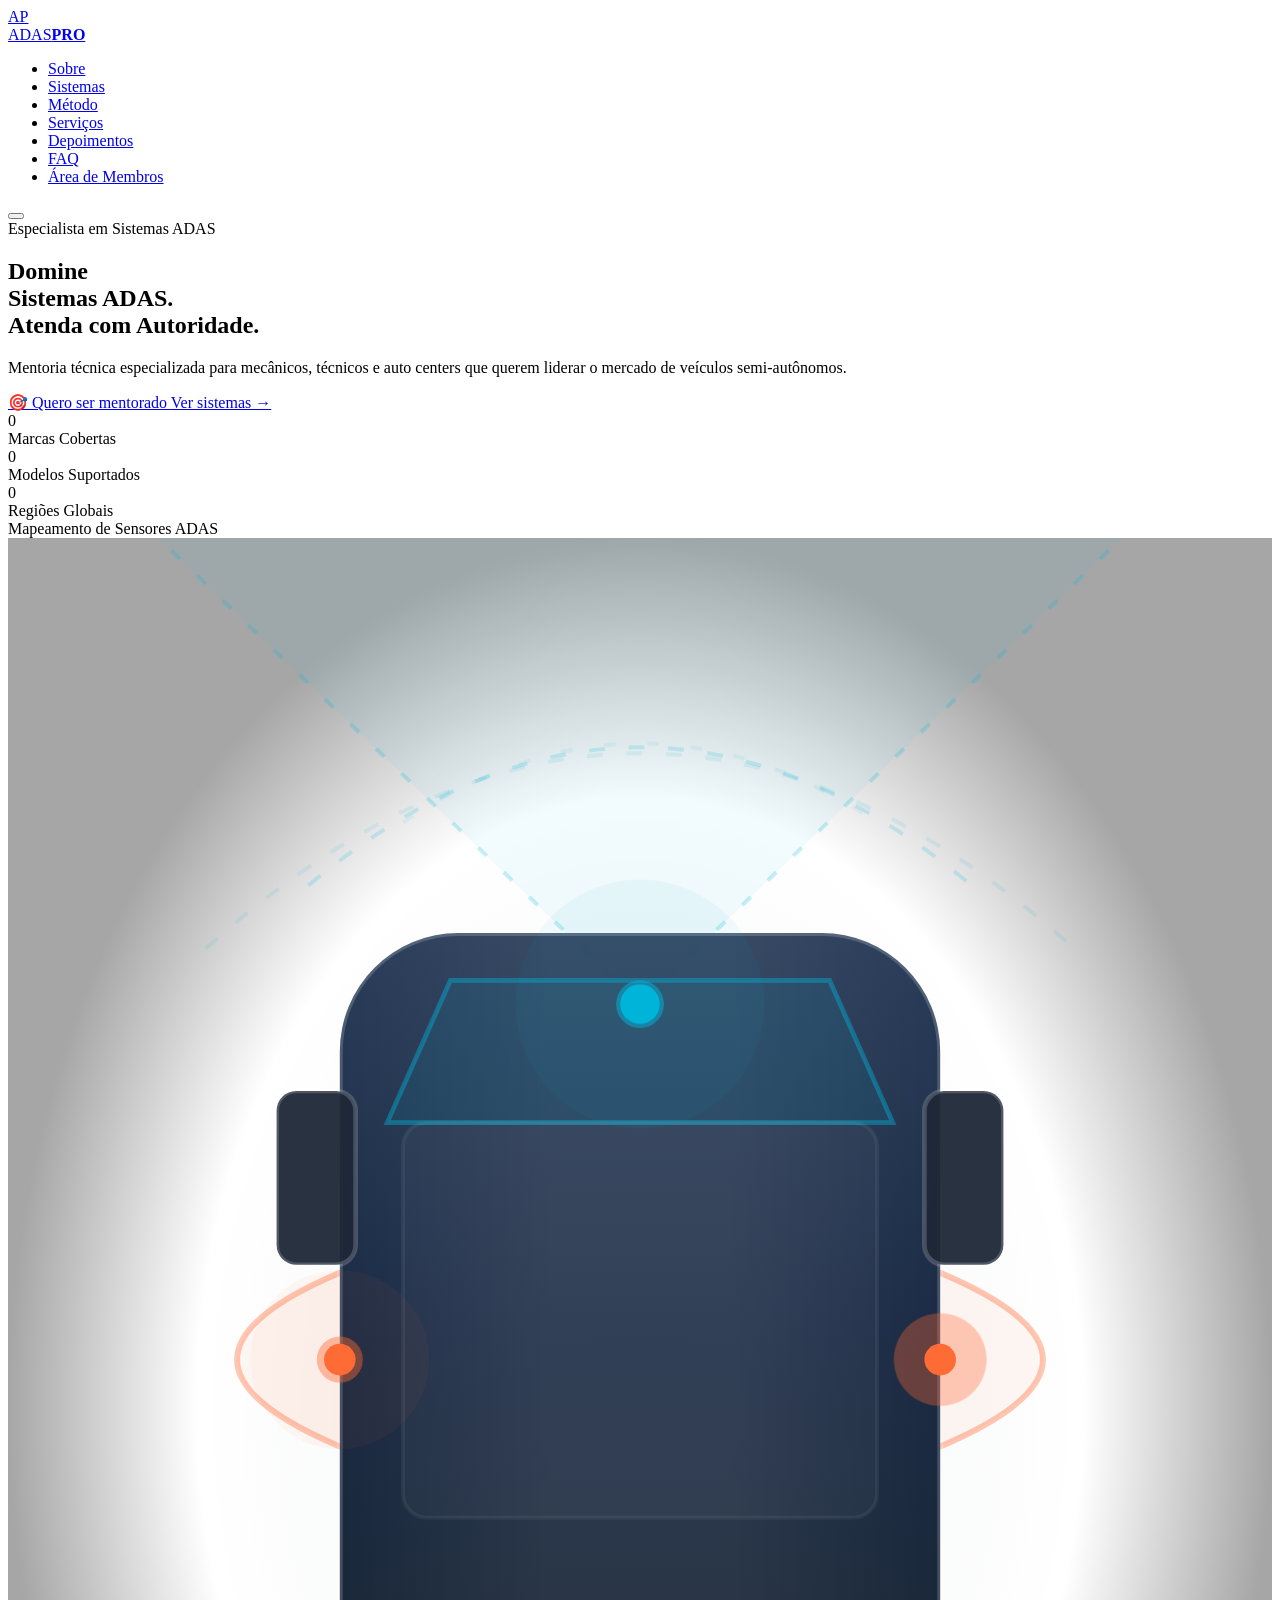
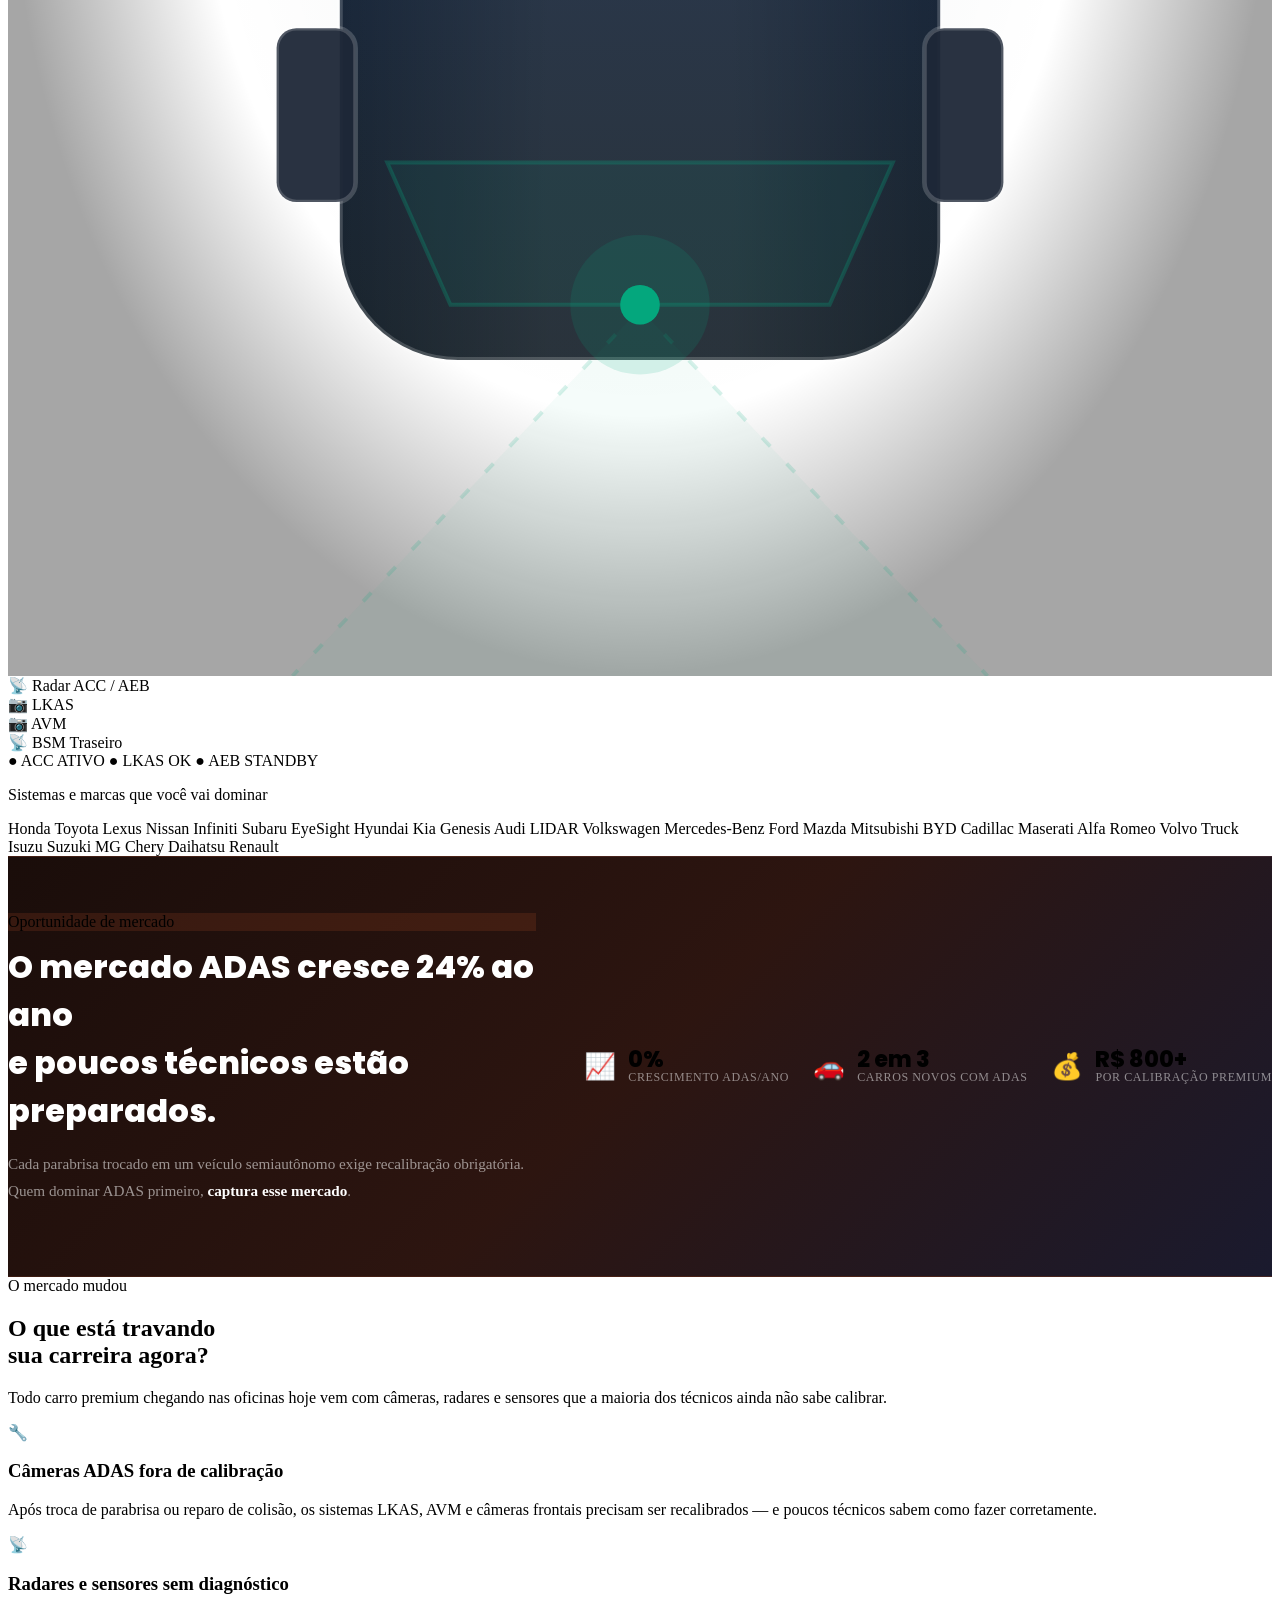
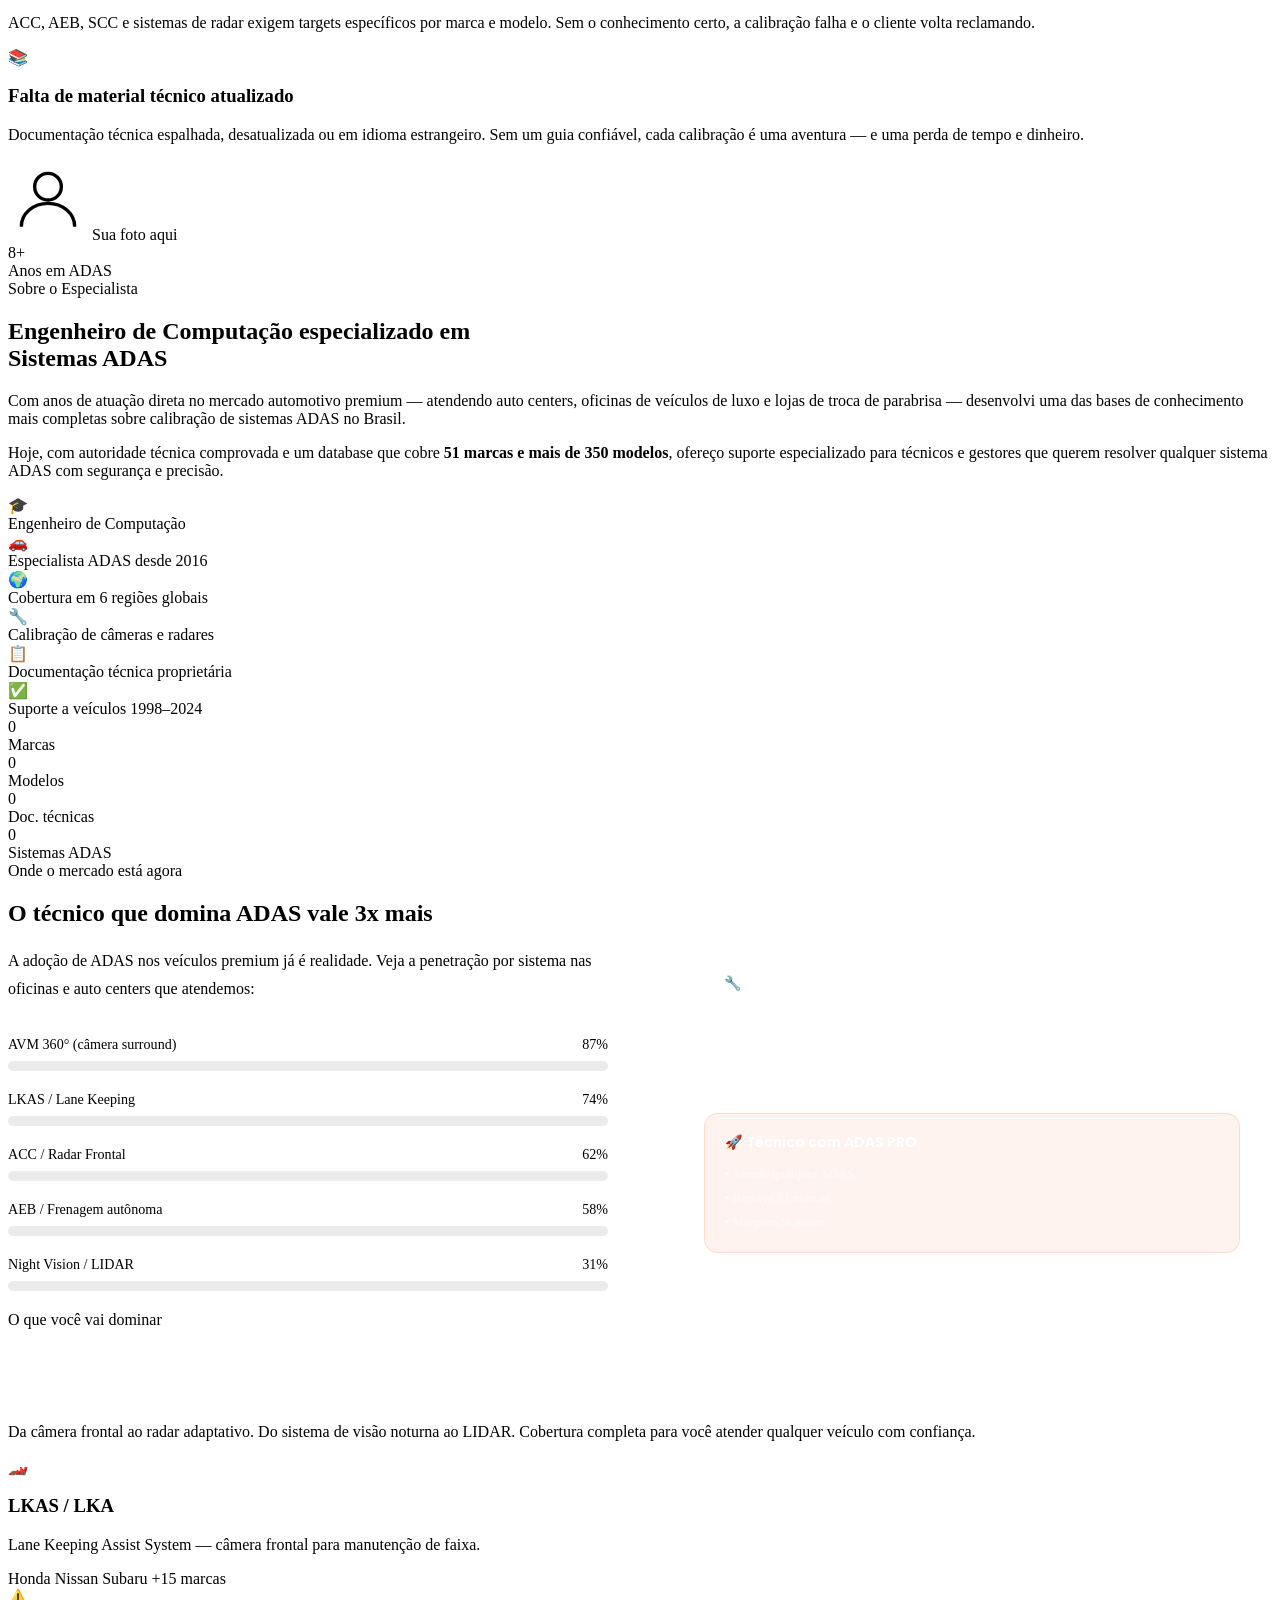
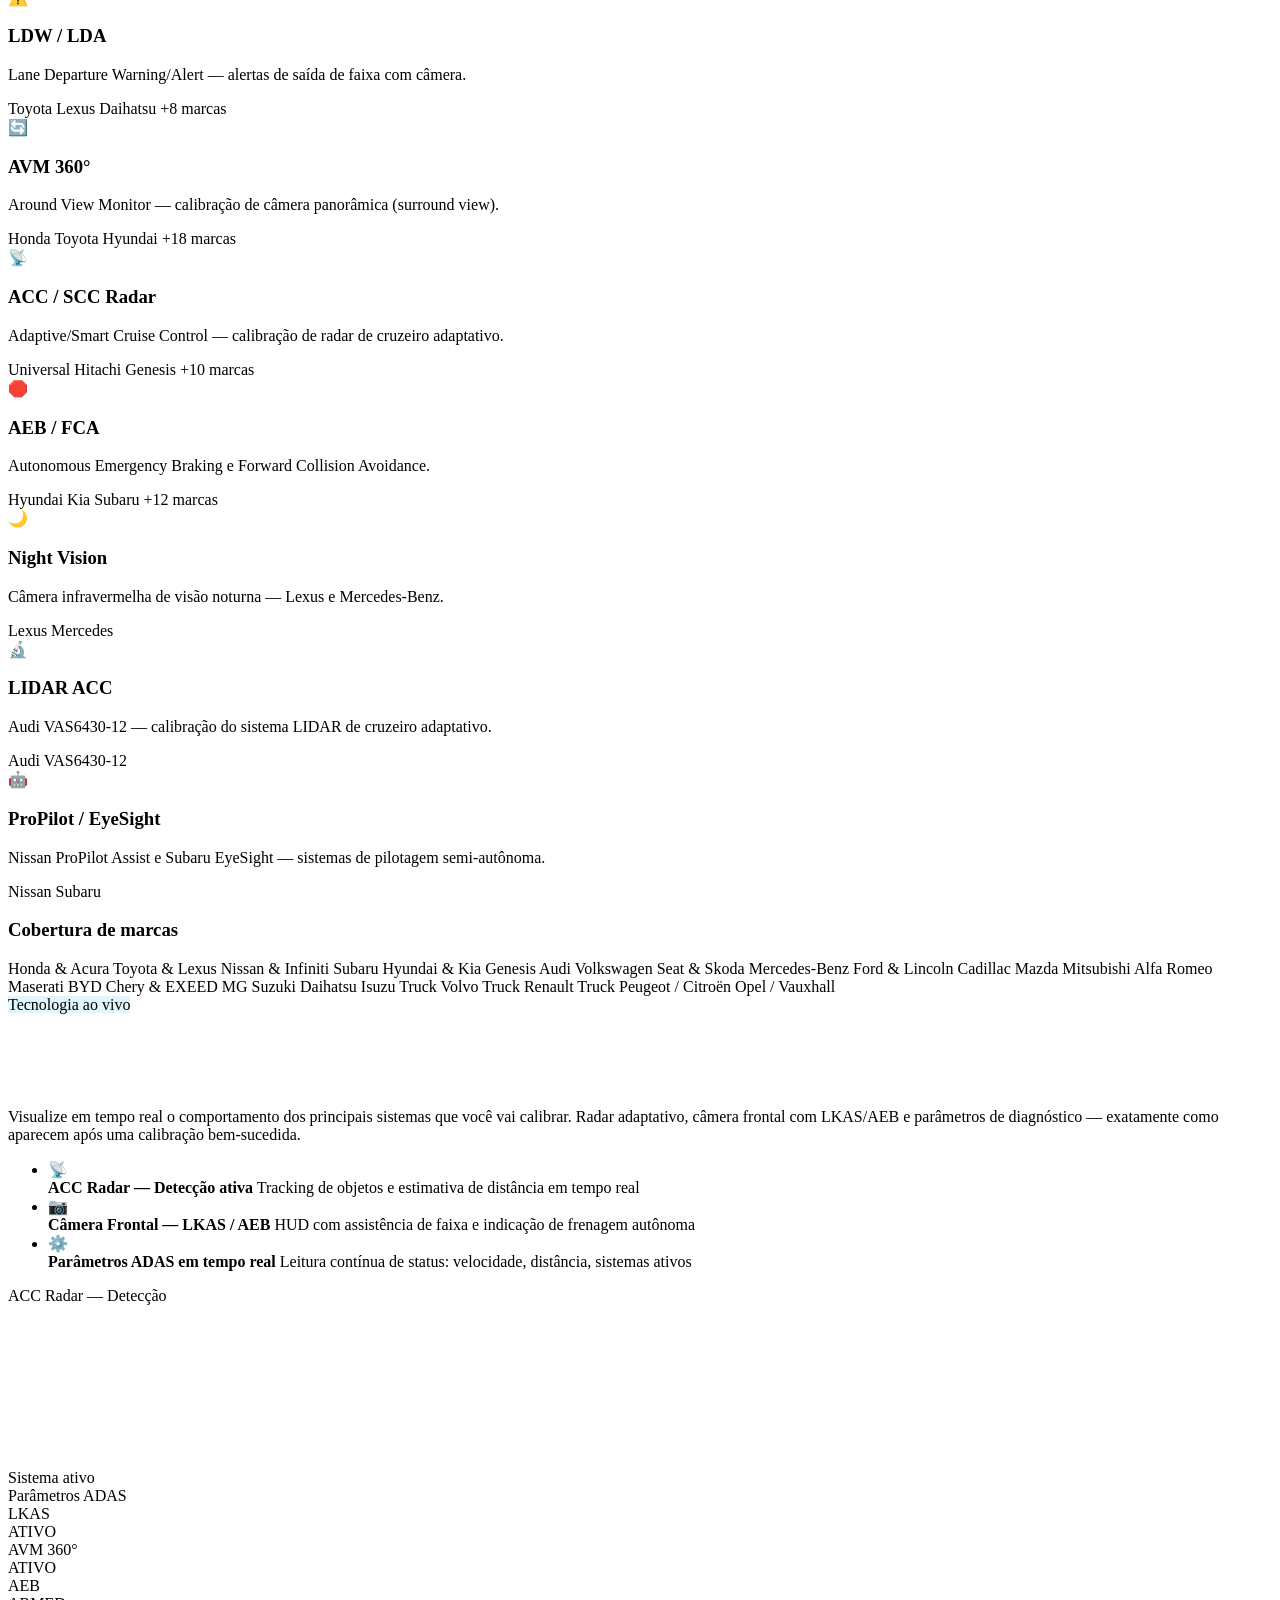
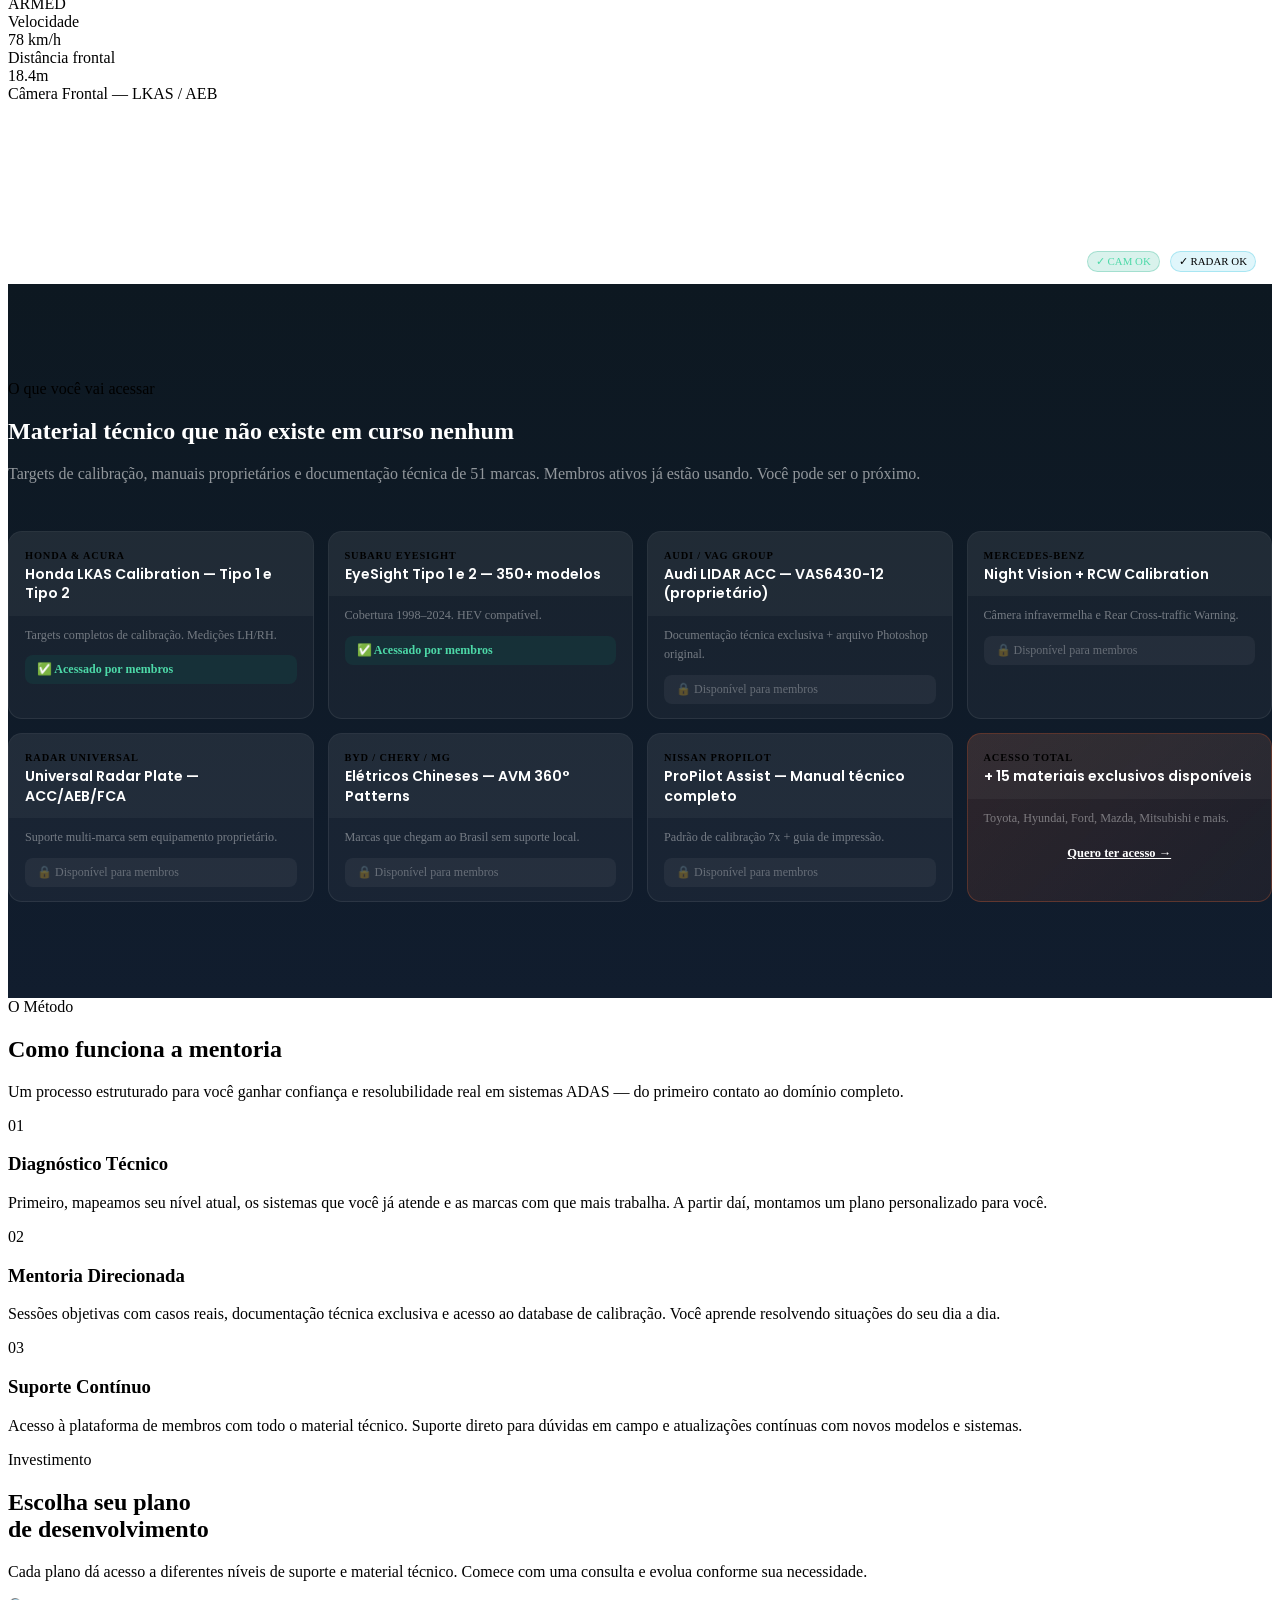
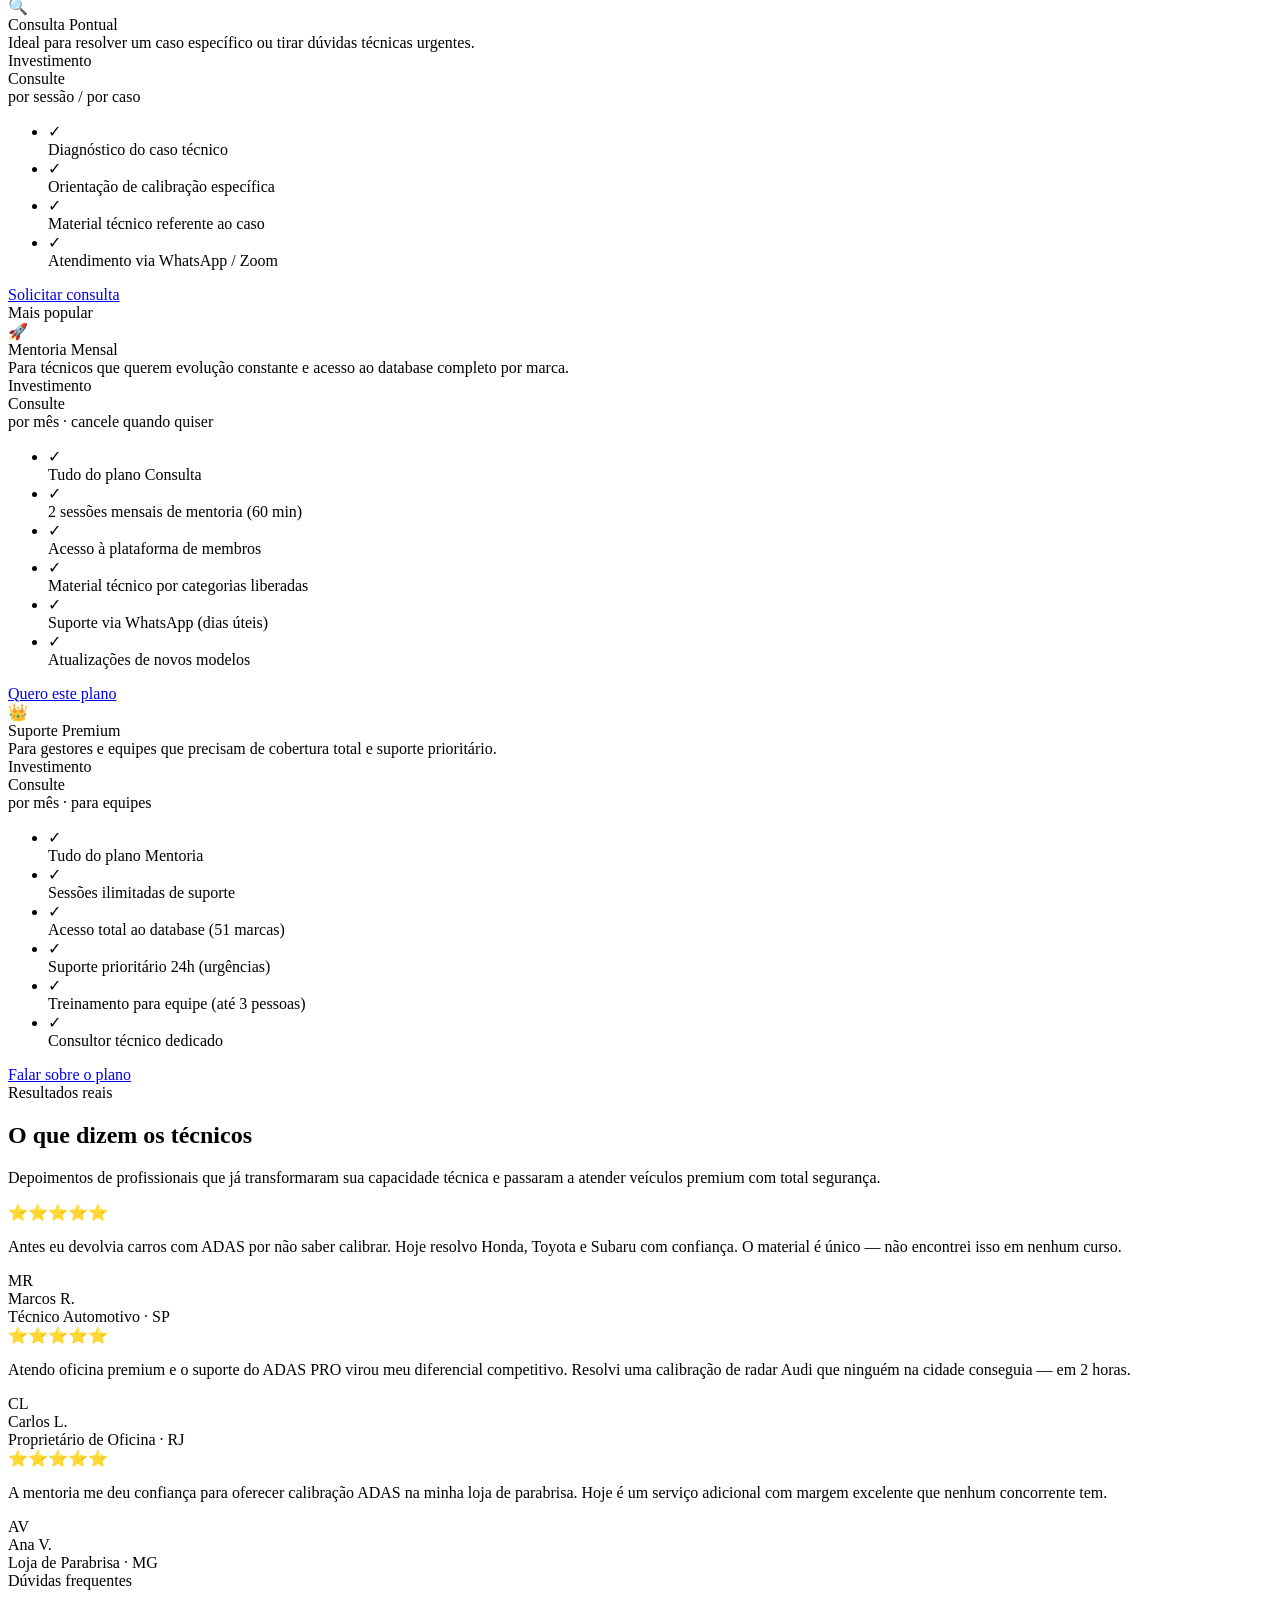
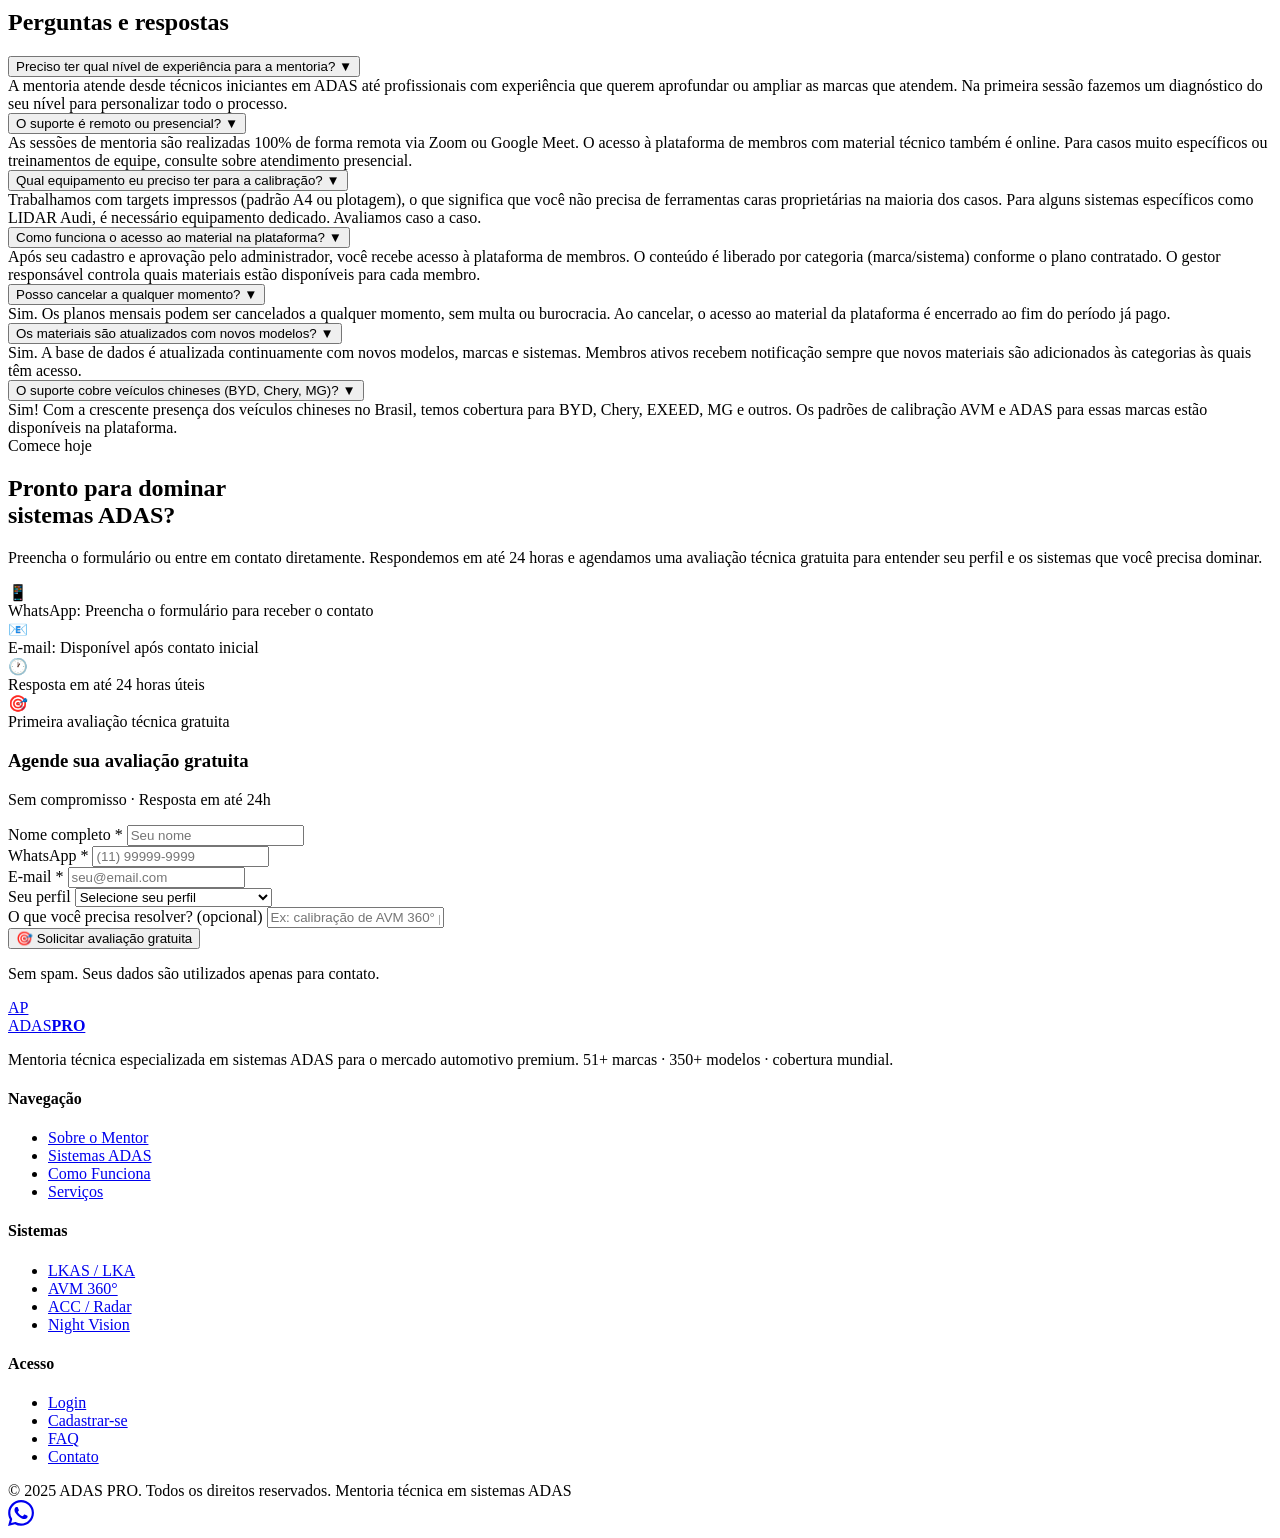
==== index.html @ 715cf98f "Add files via upload" ====
<!DOCTYPE html>
<html lang="pt-BR">
<head>
  <meta charset="UTF-8" />
  <meta name="viewport" content="width=device-width, initial-scale=1.0" />
  <meta name="description" content="Mentoria técnica especializada em sistemas ADAS para mecânicos, técnicos e auto centers. Mais de 51 marcas e 350+ modelos cobertos." />
  <title>ADAS PRO — Mentoria Técnica em Sistemas ADAS</title>

  <!-- Fonts -->
  <link rel="preconnect" href="https://fonts.googleapis.com" />
  <link rel="preconnect" href="https://fonts.gstatic.com" crossorigin />
  <link href="https://fonts.googleapis.com/css2?family=Poppins:wght@400;500;600;700;800&family=Inter:wght@400;500;600&display=swap" rel="stylesheet" />

  <!-- Styles -->
  <link rel="stylesheet" href="css/style.css" />

  <style>
    /* ─── Partículas hero ─── */
    #heroParticles { position:absolute; inset:0; pointer-events:none; overflow:hidden; }

    /* ─── Seção Teaser ─── */
    .teaser-section { background:linear-gradient(180deg,#0D1821 0%,#111d2e 100%); padding:96px 0; }
    .teaser-grid { display:grid; grid-template-columns:repeat(4,1fr); gap:14px; margin-top:48px; }
    .teaser-card { border-radius:14px; overflow:hidden; border:1px solid rgba(255,255,255,.08); transition:var(--transition); }
    .teaser-card:hover { transform:translateY(-4px); border-color:rgba(255,107,53,.3); }
    .teaser-card-header { padding:18px 16px 12px; background:rgba(255,255,255,.04); }
    .teaser-cat { font-size:.65rem; font-weight:700; text-transform:uppercase; letter-spacing:.08em; color:var(--tech); margin-bottom:4px; }
    .teaser-title { font-family:'Poppins',sans-serif; font-size:.88rem; font-weight:600; color:#fff; line-height:1.4; }
    .teaser-body { padding:10px 16px 14px; }
    .teaser-desc { font-size:.76rem; color:rgba(255,255,255,.4); line-height:1.6; margin-bottom:10px; }
    .teaser-locked { display:flex; align-items:center; gap:6px; padding:7px 12px; background:rgba(255,255,255,.05); border-radius:8px; font-size:.75rem; color:rgba(255,255,255,.3); }
    .teaser-unlocked { display:flex; align-items:center; gap:6px; padding:7px 12px; background:rgba(6,167,125,.1); border-radius:8px; font-size:.75rem; color:#4dd9a8; font-weight:600; }

    /* ─── Seção Urgência ─── */
    .urgency-section { background:linear-gradient(135deg,#1a0d0a,#2d1510,#1a1a2e); border-top:1px solid rgba(255,107,53,.15); border-bottom:1px solid rgba(255,107,53,.15); padding:56px 0; }
    .urgency-inner { display:grid; grid-template-columns:1fr auto; gap:48px; align-items:center; }
    .urgency-badges { display:flex; gap:24px; flex-wrap:wrap; }
    .urgency-badge { display:flex; align-items:center; gap:12px; }
    .urgency-icon { font-size:1.6rem; }
    .urgency-val { font-family:'Poppins',sans-serif; font-size:1.4rem; font-weight:800; color:var(--accent); line-height:1; }
    .urgency-lbl { font-size:.75rem; color:rgba(255,255,255,.5); text-transform:uppercase; letter-spacing:.05em; }

    /* ─── Seção Mercado ─── */
    .market-section { background:var(--light); }
    .market-grid { display:grid; grid-template-columns:1fr 1fr; gap:64px; align-items:center; }
    .prog-item { margin-bottom:20px; }
    .prog-label { display:flex; justify-content:space-between; font-size:.88rem; margin-bottom:8px; color:var(--text); font-weight:500; }
    .prog-bar { background:rgba(0,0,0,.08); border-radius:50px; height:10px; overflow:hidden; }
    .prog-bar-fill { height:100%; border-radius:50px; background:linear-gradient(90deg,var(--accent),var(--warning)); width:0; }

    @media(max-width:900px){
      .teaser-grid { grid-template-columns:repeat(2,1fr); }
      .urgency-inner { grid-template-columns:1fr; }
      .market-grid { grid-template-columns:1fr; }
    }
    @media(max-width:640px){ .teaser-grid { grid-template-columns:1fr; } }
  </style>

</head>
<body>

<!-- ─── NAVBAR ─── -->
<nav class="navbar" id="navbar">
  <div class="container">
    <a href="#" class="logo">
      <div class="logo-hex">AP</div>
      <span>ADAS<strong>PRO</strong></span>
    </a>
    <ul class="nav-links" id="navLinks">
      <li><a href="#sobre">Sobre</a></li>
      <li><a href="#sistemas">Sistemas</a></li>
      <li><a href="#como-funciona">Método</a></li>
      <li><a href="#servicos">Serviços</a></li>
      <li><a href="#depoimentos">Depoimentos</a></li>
      <li><a href="#faq">FAQ</a></li>
      <li><a href="login.html" class="btn-nav btn-members">Área de Membros</a></li>
    </ul>
    <button class="hamburger" id="hamburger" aria-label="Menu">
      <span></span><span></span><span></span>
    </button>
  </div>
</nav>

<!-- ─── SEÇÃO 1 — HERO ─── -->
<section class="hero" id="hero">
  <div class="hero-bg-pattern"></div>
  <div class="hero-grid"></div>
  <div id="heroParticles"></div>
  <div class="container">

    <!-- Conteúdo esquerdo -->
    <div class="hero-content">
      <div class="hero-badge">
        <span class="hero-badge-dot"></span>
        Especialista em Sistemas ADAS
      </div>

      <h1 class="hero-title">
        Domine<br>
        <span class="line-accent">Sistemas ADAS.</span><br>
        <span class="line-tech">Atenda com Autoridade.</span>
      </h1>

      <p class="hero-text">
        Mentoria técnica especializada para mecânicos, técnicos e auto centers
        que querem liderar o mercado de veículos semi-autônomos.
        <strong style="color:rgba(255,255,255,.9)">51+ marcas, 350+ modelos, cobertura mundial.</strong>
      </p>

      <div class="hero-actions">
        <a href="#contato" class="btn btn-primary btn-lg">
          🎯 Quero ser mentorado
        </a>
        <a href="#sistemas" class="btn btn-outline btn-lg">
          Ver sistemas →
        </a>
      </div>

      <div class="hero-stats">
        <div>
          <div class="hero-stat-value" data-target="51" data-suffix="+">0</div>
          <div class="hero-stat-label">Marcas Cobertas</div>
        </div>
        <div>
          <div class="hero-stat-value" data-target="350" data-suffix="+">0</div>
          <div class="hero-stat-label">Modelos Suportados</div>
        </div>
        <div>
          <div class="hero-stat-value" data-target="6" data-suffix="">0</div>
          <div class="hero-stat-label">Regiões Globais</div>
        </div>
      </div>
    </div>

    <!-- Visual direito — Vehicle Sensor Map -->
    <div class="hero-visual">
      <div class="vehicle-sensor-display">

        <div class="vsd-header">
          <div class="vsd-line"></div>
          Mapeamento de Sensores ADAS
          <div class="vsd-line"></div>
        </div>

        <div class="vsd-container">
          <svg viewBox="0 0 320 440" fill="none" xmlns="http://www.w3.org/2000/svg" style="width:100%;height:100%;display:block">
            <!-- Definições: gradientes e filtros -->
            <defs>
              <radialGradient id="bgDepth" cx="50%" cy="50%" r="50%">
                <stop offset="0%" stop-color="rgba(0,180,216,0.06)"/>
                <stop offset="70%" stop-color="rgba(0,0,0,0)"/>
                <stop offset="100%" stop-color="rgba(0,0,0,0.35)"/>
              </radialGradient>
              <linearGradient id="bodyGrad" x1="0" y1="0" x2="0" y2="1">
                <stop offset="0%" stop-color="rgba(30,50,80,0.95)"/>
                <stop offset="40%" stop-color="rgba(22,38,64,0.98)"/>
                <stop offset="100%" stop-color="rgba(13,24,33,0.95)"/>
              </linearGradient>
              <linearGradient id="bodyShine" x1="0" y1="0" x2="1" y2="0">
                <stop offset="0%" stop-color="rgba(255,255,255,0)"/>
                <stop offset="35%" stop-color="rgba(255,255,255,0.07)"/>
                <stop offset="65%" stop-color="rgba(255,255,255,0.07)"/>
                <stop offset="100%" stop-color="rgba(255,255,255,0)"/>
              </linearGradient>
            </defs>

            <!-- Fundo com profundidade radial -->
            <rect x="0" y="0" width="320" height="440" fill="url(#bgDepth)" rx="0"/>

            <!-- Cone radar frontal -->
            <path d="M160 118 L38 0 L282 0 Z" fill="rgba(0,180,216,0.05)"/>
            <path d="M160 118 L38 0" stroke="rgba(0,180,216,0.22)" stroke-width="1" stroke-dasharray="3,6"/>
            <path d="M160 118 L282 0" stroke="rgba(0,180,216,0.22)" stroke-width="1" stroke-dasharray="3,6"/>
            <path d="M76 88 Q160 18 244 88" fill="none" stroke="rgba(0,180,216,0.18)" stroke-width="1" stroke-dasharray="4,6"/>
            <path d="M50 104 Q160 5 270 104" fill="none" stroke="rgba(0,180,216,0.10)" stroke-width="1" stroke-dasharray="4,6"/>
            <path d="M100 72 Q160 32 220 72" fill="none" stroke="rgba(0,180,216,0.08)" stroke-width="1" stroke-dasharray="3,8"/>

            <!-- Arco câmera lateral esquerda -->
            <path d="M84 230 Q32 208 84 186" fill="rgba(255,107,53,0.05)" stroke="rgba(255,107,53,0.38)" stroke-width="1.5" stroke-linecap="round"/>
            <!-- Arco câmera lateral direita -->
            <path d="M236 230 Q288 208 236 186" fill="rgba(255,107,53,0.05)" stroke="rgba(255,107,53,0.38)" stroke-width="1.5" stroke-linecap="round"/>

            <!-- Carroceria — gradiente e contorno -->
            <rect x="84" y="100" width="152" height="260" rx="30" fill="url(#bodyGrad)" stroke="rgba(255,255,255,0.18)" stroke-width="1.5"/>
            <!-- Reflexo central de brilho na carroceria -->
            <rect x="84" y="100" width="152" height="260" rx="30" fill="url(#bodyShine)"/>

            <!-- Para-brisa frontal -->
            <path d="M96 148 L112 112 L208 112 L224 148 Z" fill="rgba(0,180,216,0.1)" stroke="rgba(0,180,216,0.42)" stroke-width="1.2"/>
            <!-- Teto -->
            <rect x="100" y="148" width="120" height="100" rx="6" fill="rgba(255,255,255,0.03)" stroke="rgba(255,255,255,0.06)" stroke-width="1"/>
            <!-- Para-brisa traseiro -->
            <path d="M96 310 L112 346 L208 346 L224 310 Z" fill="rgba(6,167,125,0.08)" stroke="rgba(6,167,125,0.28)" stroke-width="1"/>

            <!-- Rodas dianteiras esquerdas -->
            <rect x="68" y="140" width="20" height="44" rx="5" fill="rgba(30,40,55,0.95)" stroke="rgba(255,255,255,0.18)" stroke-width="1.2"/>
            <!-- Rodas dianteiras direitas -->
            <rect x="232" y="140" width="20" height="44" rx="5" fill="rgba(30,40,55,0.95)" stroke="rgba(255,255,255,0.18)" stroke-width="1.2"/>
            <!-- Rodas traseiras esquerdas -->
            <rect x="68" y="276" width="20" height="44" rx="5" fill="rgba(30,40,55,0.95)" stroke="rgba(255,255,255,0.18)" stroke-width="1.2"/>
            <!-- Rodas traseiras direitas -->
            <rect x="232" y="276" width="20" height="44" rx="5" fill="rgba(30,40,55,0.95)" stroke="rgba(255,255,255,0.18)" stroke-width="1.2"/>

            <!-- Cone radar traseiro -->
            <path d="M160 347 L72 440 L248 440 Z" fill="rgba(6,167,125,0.04)"/>
            <path d="M160 347 L72 440" stroke="rgba(6,167,125,0.16)" stroke-width="1" stroke-dasharray="3,6"/>
            <path d="M160 347 L248 440" stroke="rgba(6,167,125,0.16)" stroke-width="1" stroke-dasharray="3,6"/>

            <!-- ── Sensor frontal: 2 anéis pulsantes ── -->
            <circle cx="160" cy="118" r="5" fill="#00B4D8"/>
            <!-- Anel 1 (sonar rápido) -->
            <circle cx="160" cy="118" r="5" fill="#00B4D8" opacity="0.55">
              <animate attributeName="r" values="5;24;5" dur="3s" repeatCount="indefinite"/>
              <animate attributeName="opacity" values="0.55;0;0.55" dur="3s" repeatCount="indefinite"/>
            </circle>
            <!-- Anel 2 (sonar lento, delay) -->
            <circle cx="160" cy="118" r="5" fill="#00B4D8" opacity="0.35">
              <animate attributeName="r" values="5;36;5" dur="3s" begin="1.2s" repeatCount="indefinite"/>
              <animate attributeName="opacity" values="0.35;0;0.35" dur="3s" begin="1.2s" repeatCount="indefinite"/>
            </circle>

            <!-- ── Sensor lateral esquerdo: 2 anéis ── -->
            <circle cx="84" cy="208" r="4" fill="#FF6B35"/>
            <circle cx="84" cy="208" r="4" fill="#FF6B35" opacity="0.5">
              <animate attributeName="r" values="4;16;4" dur="2.4s" begin="0.7s" repeatCount="indefinite"/>
              <animate attributeName="opacity" values="0.5;0;0.5" dur="2.4s" begin="0.7s" repeatCount="indefinite"/>
            </circle>
            <circle cx="84" cy="208" r="4" fill="#FF6B35" opacity="0.3">
              <animate attributeName="r" values="4;26;4" dur="2.4s" begin="1.9s" repeatCount="indefinite"/>
              <animate attributeName="opacity" values="0.3;0;0.3" dur="2.4s" begin="1.9s" repeatCount="indefinite"/>
            </circle>

            <!-- ── Sensor lateral direito: 2 anéis ── -->
            <circle cx="236" cy="208" r="4" fill="#FF6B35"/>
            <circle cx="236" cy="208" r="4" fill="#FF6B35" opacity="0.5">
              <animate attributeName="r" values="4;16;4" dur="2.4s" begin="1.3s" repeatCount="indefinite"/>
              <animate attributeName="opacity" values="0.5;0;0.5" dur="2.4s" begin="1.3s" repeatCount="indefinite"/>
            </circle>
            <circle cx="236" cy="208" r="4" fill="#FF6B35" opacity="0.3">
              <animate attributeName="r" values="4;26;4" dur="2.4s" begin="2.5s" repeatCount="indefinite"/>
              <animate attributeName="opacity" values="0.3;0;0.3" dur="2.4s" begin="2.5s" repeatCount="indefinite"/>
            </circle>

            <!-- ── Sensor traseiro: 2 anéis ── -->
            <circle cx="160" cy="346" r="5" fill="#06A77D"/>
            <circle cx="160" cy="346" r="5" fill="#06A77D" opacity="0.55">
              <animate attributeName="r" values="5;22;5" dur="3s" begin="1.8s" repeatCount="indefinite"/>
              <animate attributeName="opacity" values="0.55;0;0.55" dur="3s" begin="1.8s" repeatCount="indefinite"/>
            </circle>
            <circle cx="160" cy="346" r="5" fill="#06A77D" opacity="0.3">
              <animate attributeName="r" values="5;34;5" dur="3s" begin="3.0s" repeatCount="indefinite"/>
              <animate attributeName="opacity" values="0.3;0;0.3" dur="3s" begin="3.0s" repeatCount="indefinite"/>
            </circle>
          </svg>

          <div class="vsd-chip vsd-top">📡 Radar ACC / AEB</div>
          <div class="vsd-chip vsd-left">📷 LKAS</div>
          <div class="vsd-chip vsd-right">📷 AVM</div>
          <div class="vsd-chip vsd-bottom">📡 BSM Traseiro</div>
        </div>

        <div class="vsd-status-row">
          <span class="vsd-s ok">● ACC ATIVO</span>
          <span class="vsd-s ok">● LKAS OK</span>
          <span class="vsd-s warn">● AEB STANDBY</span>
        </div>

      </div>
    </div>

  </div>
</section>

<!-- ─── MARQUEE MARCAS ─── -->
<div class="brands-section">
  <p class="brands-label">Sistemas e marcas que você vai dominar</p>
  <div style="overflow:hidden">
    <div class="brands-track">
      <span class="brand-item">Honda</span>
      <span class="brand-item">Toyota</span>
      <span class="brand-item">Lexus</span>
      <span class="brand-item">Nissan</span>
      <span class="brand-item">Infiniti</span>
      <span class="brand-item">Subaru EyeSight</span>
      <span class="brand-item">Hyundai</span>
      <span class="brand-item">Kia</span>
      <span class="brand-item">Genesis</span>
      <span class="brand-item">Audi LIDAR</span>
      <span class="brand-item">Volkswagen</span>
      <span class="brand-item">Mercedes-Benz</span>
      <span class="brand-item">Ford</span>
      <span class="brand-item">Mazda</span>
      <span class="brand-item">Mitsubishi</span>
      <span class="brand-item">BYD</span>
      <span class="brand-item">Cadillac</span>
      <span class="brand-item">Maserati</span>
      <span class="brand-item">Alfa Romeo</span>
      <span class="brand-item">Volvo Truck</span>
      <span class="brand-item">Isuzu</span>
      <span class="brand-item">Suzuki</span>
      <span class="brand-item">MG</span>
      <span class="brand-item">Chery</span>
      <span class="brand-item">Daihatsu</span>
      <span class="brand-item">Renault</span>
    </div>
  </div>
</div>

<!-- ─── SEÇÃO URGÊNCIA ─── -->
<div class="urgency-section">
  <div class="container">
    <div class="urgency-inner">
      <div>
        <div class="tag" style="background:rgba(255,107,53,.12);color:var(--accent)">Oportunidade de mercado</div>
        <h2 style="font-family:'Poppins',sans-serif;font-size:clamp(1.4rem,3vw,2rem);font-weight:800;color:#fff;margin:12px 0">
          O mercado ADAS <span style="color:var(--accent)">cresce 24% ao ano</span><br>e poucos técnicos estão preparados.
        </h2>
        <p style="color:rgba(255,255,255,.55);font-size:.95rem;max-width:540px;line-height:1.8">
          Cada parabrisa trocado em um veículo semiautônomo exige recalibração obrigatória.<br>
          Quem dominar ADAS primeiro, <strong style="color:#fff">captura esse mercado</strong>.
        </p>
      </div>
      <div class="urgency-badges">
        <div class="urgency-badge">
          <div class="urgency-icon">📈</div>
          <div>
            <div class="urgency-val dramatic-section" data-target="24" data-suffix="%" data-dramatic="true">0%</div>
            <div class="urgency-lbl">Crescimento ADAS/ano</div>
          </div>
        </div>
        <div class="urgency-badge">
          <div class="urgency-icon">🚗</div>
          <div>
            <div class="urgency-val">2 em 3</div>
            <div class="urgency-lbl">Carros novos com ADAS</div>
          </div>
        </div>
        <div class="urgency-badge">
          <div class="urgency-icon">💰</div>
          <div>
            <div class="urgency-val">R$ 800+</div>
            <div class="urgency-lbl">Por calibração premium</div>
          </div>
        </div>
      </div>
    </div>
  </div>
</div>

<!-- ─── SEÇÃO 2 — PROBLEMA ─── -->
<section class="problem-section section" id="problema">
  <div class="container">
    <div class="text-center reveal">
      <span class="tag">O mercado mudou</span>
      <h2 class="section-title">O que está travando<br>sua carreira agora?</h2>
      <p class="section-subtitle">
        Todo carro premium chegando nas oficinas hoje vem com câmeras, radares e sensores
        que a maioria dos técnicos ainda não sabe calibrar.
      </p>
    </div>

    <div class="problem-grid">
      <div class="problem-card reveal reveal-delay-1">
        <div class="problem-icon">🔧</div>
        <h3>Câmeras ADAS fora de calibração</h3>
        <p>
          Após troca de parabrisa ou reparo de colisão, os sistemas LKAS, AVM e câmeras frontais
          precisam ser recalibrados — e poucos técnicos sabem como fazer corretamente.
        </p>
      </div>
      <div class="problem-card reveal reveal-delay-2">
        <div class="problem-icon">📡</div>
        <h3>Radares e sensores sem diagnóstico</h3>
        <p>
          ACC, AEB, SCC e sistemas de radar exigem targets específicos por marca e modelo.
          Sem o conhecimento certo, a calibração falha e o cliente volta reclamando.
        </p>
      </div>
      <div class="problem-card reveal reveal-delay-3">
        <div class="problem-icon">📚</div>
        <h3>Falta de material técnico atualizado</h3>
        <p>
          Documentação técnica espalhada, desatualizada ou em idioma estrangeiro.
          Sem um guia confiável, cada calibração é uma aventura — e uma perda de tempo e dinheiro.
        </p>
      </div>
    </div>
  </div>
</section>

<!-- ─── SEÇÃO 3 — SOBRE O MENTOR ─── -->
<section class="about-section section" id="sobre">
  <div class="container">
    <div class="about-grid">

      <!-- Foto -->
      <div class="about-photo-wrap reveal">
        <div class="about-photo" id="mentorPhoto">
          <!-- Substitua pela sua foto: <img src="assets/mentor.jpg" alt="Mentor ADAS PRO" /> -->
          <div class="about-photo-placeholder">
            <svg width="80" height="80" viewBox="0 0 24 24" fill="none" stroke="currentColor" stroke-width="1">
              <circle cx="12" cy="8" r="4"/><path d="M4 20c0-4 3.6-7 8-7s8 3 8 7"/>
            </svg>
            <span>Sua foto aqui</span>
          </div>
        </div>
        <div class="about-badge">
          <div class="about-badge-value">8+</div>
          <div class="about-badge-label">Anos em ADAS</div>
        </div>
      </div>

      <!-- Conteúdo -->
      <div class="about-content reveal reveal-delay-1">
        <span class="tag">Sobre o Especialista</span>
        <h2 class="section-title">
          Engenheiro de Computação
          especializado em<br>
          <span class="text-accent">Sistemas ADAS</span>
        </h2>
        <p class="about-bio">
          Com anos de atuação direta no mercado automotivo premium — atendendo auto centers,
          oficinas de veículos de luxo e lojas de troca de parabrisa — desenvolvi uma das
          bases de conhecimento mais completas sobre calibração de sistemas ADAS no Brasil.
        </p>
        <p class="about-bio">
          Hoje, com autoridade técnica comprovada e um database que cobre
          <strong>51 marcas e mais de 350 modelos</strong>, ofereço suporte especializado
          para técnicos e gestores que querem resolver qualquer sistema ADAS com segurança e precisão.
        </p>

        <div class="about-credentials">
          <div class="credential-item">
            <div class="credential-icon">🎓</div>
            Engenheiro de Computação
          </div>
          <div class="credential-item">
            <div class="credential-icon">🚗</div>
            Especialista ADAS desde 2016
          </div>
          <div class="credential-item">
            <div class="credential-icon">🌍</div>
            Cobertura em 6 regiões globais
          </div>
          <div class="credential-item">
            <div class="credential-icon">🔧</div>
            Calibração de câmeras e radares
          </div>
          <div class="credential-item">
            <div class="credential-icon">📋</div>
            Documentação técnica proprietária
          </div>
          <div class="credential-item">
            <div class="credential-icon">✅</div>
            Suporte a veículos 1998–2024
          </div>
        </div>

        <div class="about-systems-count">
          <div class="count-item">
            <div class="count-value" data-target="51" data-suffix="+">0</div>
            <div class="count-label">Marcas</div>
          </div>
          <div class="count-item">
            <div class="count-value" data-target="350" data-suffix="+">0</div>
            <div class="count-label">Modelos</div>
          </div>
          <div class="count-item">
            <div class="count-value" data-target="204" data-suffix="">0</div>
            <div class="count-label">Doc. técnicas</div>
          </div>
          <div class="count-item">
            <div class="count-value" data-target="10" data-suffix="+">0</div>
            <div class="count-label">Sistemas ADAS</div>
          </div>
        </div>
      </div>
    </div>
  </div>
</section>

<!-- ─── SEÇÃO MERCADO (progresso) ─── -->
<section class="market-section section">
  <div class="container">
    <div class="market-grid">
      <div class="reveal">
        <span class="tag">Onde o mercado está agora</span>
        <h2 class="section-title">O técnico que domina ADAS <span class="text-accent">vale 3x mais</span></h2>
        <p style="color:var(--text-muted);line-height:1.8;margin-bottom:32px">
          A adoção de ADAS nos veículos premium já é realidade. Veja a penetração por sistema
          nas oficinas e auto centers que atendemos:
        </p>
        <div>
          <div class="prog-item">
            <div class="prog-label"><span>AVM 360° (câmera surround)</span><span class="text-accent">87%</span></div>
            <div class="prog-bar"><div class="prog-bar-fill" data-width="87"></div></div>
          </div>
          <div class="prog-item">
            <div class="prog-label"><span>LKAS / Lane Keeping</span><span class="text-accent">74%</span></div>
            <div class="prog-bar"><div class="prog-bar-fill" data-width="74"></div></div>
          </div>
          <div class="prog-item">
            <div class="prog-label"><span>ACC / Radar Frontal</span><span class="text-accent">62%</span></div>
            <div class="prog-bar"><div class="prog-bar-fill" data-width="62"></div></div>
          </div>
          <div class="prog-item">
            <div class="prog-label"><span>AEB / Frenagem autônoma</span><span class="text-accent">58%</span></div>
            <div class="prog-bar"><div class="prog-bar-fill" data-width="58"></div></div>
          </div>
          <div class="prog-item">
            <div class="prog-label"><span>Night Vision / LIDAR</span><span class="text-accent">31%</span></div>
            <div class="prog-bar"><div class="prog-bar-fill" data-width="31"></div></div>
          </div>
        </div>
      </div>
      <div class="reveal reveal-delay-2">
        <div style="background:linear-gradient(135deg,var(--primary-dark),var(--primary));border-radius:24px;padding:36px 32px;color:#fff">
          <div style="font-size:.75rem;text-transform:uppercase;letter-spacing:.1em;color:rgba(255,255,255,.4);margin-bottom:20px">Panorama do especialista</div>
          <div style="display:flex;flex-direction:column;gap:20px">
            <div style="background:rgba(255,255,255,.06);border-radius:14px;padding:18px 20px">
              <div style="font-family:'Poppins',sans-serif;font-weight:600;margin-bottom:10px;font-size:.88rem">🔧 Técnico sem ADAS</div>
              <div style="font-size:.8rem;color:rgba(255,255,255,.55);padding:4px 0;border-bottom:1px solid rgba(255,255,255,.06)">• Perde clientes premium</div>
              <div style="font-size:.8rem;color:rgba(255,255,255,.55);padding:4px 0;border-bottom:1px solid rgba(255,255,255,.06)">• Não resolve calibração</div>
              <div style="font-size:.8rem;color:rgba(255,255,255,.55);padding:4px 0">• Margem estagnada</div>
            </div>
            <div style="background:rgba(255,107,53,.08);border:1px solid rgba(255,107,53,.18);border-radius:14px;padding:18px 20px">
              <div style="font-family:'Poppins',sans-serif;font-weight:600;margin-bottom:10px;font-size:.88rem;color:var(--accent)">🚀 Técnico com ADAS PRO</div>
              <div style="font-size:.8rem;color:rgba(255,255,255,.65);padding:4px 0;border-bottom:1px solid rgba(255,255,255,.06)">• Atende qualquer ADAS</div>
              <div style="font-size:.8rem;color:rgba(255,255,255,.65);padding:4px 0;border-bottom:1px solid rgba(255,255,255,.06)">• Resolve 51 marcas</div>
              <div style="font-size:.8rem;color:rgba(255,255,255,.65);padding:4px 0">• Margem 3x maior</div>
            </div>
          </div>
        </div>
      </div>
    </div>
  </div>
</section>

<!-- ─── SEÇÃO 4 — SISTEMAS ADAS ─── -->
<section class="systems-section section" id="sistemas">
  <div class="container">
    <div class="text-center reveal">
      <span class="tag">O que você vai dominar</span>
      <h2 class="section-title" style="color:#fff">Todos os Sistemas ADAS<br>em um só lugar</h2>
      <p class="section-subtitle">
        Da câmera frontal ao radar adaptativo. Do sistema de visão noturna ao
        LIDAR. Cobertura completa para você atender qualquer veículo com confiança.
      </p>
    </div>

    <div class="systems-grid">
      <div class="system-card reveal reveal-delay-1">
        <span class="system-card-icon">🏎️</span>
        <h3>LKAS / LKA</h3>
        <p>Lane Keeping Assist System — câmera frontal para manutenção de faixa.</p>
        <div class="system-tags">
          <span class="system-tag">Honda</span>
          <span class="system-tag">Nissan</span>
          <span class="system-tag">Subaru</span>
          <span class="system-tag">+15 marcas</span>
        </div>
      </div>
      <div class="system-card reveal reveal-delay-1">
        <span class="system-card-icon">⚠️</span>
        <h3>LDW / LDA</h3>
        <p>Lane Departure Warning/Alert — alertas de saída de faixa com câmera.</p>
        <div class="system-tags">
          <span class="system-tag">Toyota</span>
          <span class="system-tag">Lexus</span>
          <span class="system-tag">Daihatsu</span>
          <span class="system-tag">+8 marcas</span>
        </div>
      </div>
      <div class="system-card reveal reveal-delay-2">
        <span class="system-card-icon">🔄</span>
        <h3>AVM 360°</h3>
        <p>Around View Monitor — calibração de câmera panorâmica (surround view).</p>
        <div class="system-tags">
          <span class="system-tag">Honda</span>
          <span class="system-tag">Toyota</span>
          <span class="system-tag">Hyundai</span>
          <span class="system-tag">+18 marcas</span>
        </div>
      </div>
      <div class="system-card reveal reveal-delay-2">
        <span class="system-card-icon">📡</span>
        <h3>ACC / SCC Radar</h3>
        <p>Adaptive/Smart Cruise Control — calibração de radar de cruzeiro adaptativo.</p>
        <div class="system-tags">
          <span class="system-tag">Universal</span>
          <span class="system-tag">Hitachi</span>
          <span class="system-tag">Genesis</span>
          <span class="system-tag">+10 marcas</span>
        </div>
      </div>
      <div class="system-card reveal reveal-delay-3">
        <span class="system-card-icon">🛑</span>
        <h3>AEB / FCA</h3>
        <p>Autonomous Emergency Braking e Forward Collision Avoidance.</p>
        <div class="system-tags">
          <span class="system-tag">Hyundai</span>
          <span class="system-tag">Kia</span>
          <span class="system-tag">Subaru</span>
          <span class="system-tag">+12 marcas</span>
        </div>
      </div>
      <div class="system-card reveal reveal-delay-3">
        <span class="system-card-icon">🌙</span>
        <h3>Night Vision</h3>
        <p>Câmera infravermelha de visão noturna — Lexus e Mercedes-Benz.</p>
        <div class="system-tags">
          <span class="system-tag">Lexus</span>
          <span class="system-tag">Mercedes</span>
        </div>
      </div>
      <div class="system-card reveal reveal-delay-1">
        <span class="system-card-icon">🔬</span>
        <h3>LIDAR ACC</h3>
        <p>Audi VAS6430-12 — calibração do sistema LIDAR de cruzeiro adaptativo.</p>
        <div class="system-tags">
          <span class="system-tag">Audi</span>
          <span class="system-tag">VAS6430-12</span>
        </div>
      </div>
      <div class="system-card reveal reveal-delay-2">
        <span class="system-card-icon">🤖</span>
        <h3>ProPilot / EyeSight</h3>
        <p>Nissan ProPilot Assist e Subaru EyeSight — sistemas de pilotagem semi-autônoma.</p>
        <div class="system-tags">
          <span class="system-tag">Nissan</span>
          <span class="system-tag">Subaru</span>
        </div>
      </div>
    </div>

    <!-- Grade de marcas -->
    <div class="brands-coverage reveal">
      <h3>Cobertura de marcas</h3>
      <div class="brands-coverage-grid">
        <span class="brand-badge">Honda & Acura</span>
        <span class="brand-badge">Toyota & Lexus</span>
        <span class="brand-badge">Nissan & Infiniti</span>
        <span class="brand-badge">Subaru</span>
        <span class="brand-badge">Hyundai & Kia</span>
        <span class="brand-badge">Genesis</span>
        <span class="brand-badge">Audi</span>
        <span class="brand-badge">Volkswagen</span>
        <span class="brand-badge">Seat & Skoda</span>
        <span class="brand-badge">Mercedes-Benz</span>
        <span class="brand-badge">Ford & Lincoln</span>
        <span class="brand-badge">Cadillac</span>
        <span class="brand-badge">Mazda</span>
        <span class="brand-badge">Mitsubishi</span>
        <span class="brand-badge">Alfa Romeo</span>
        <span class="brand-badge">Maserati</span>
        <span class="brand-badge">BYD</span>
        <span class="brand-badge">Chery & EXEED</span>
        <span class="brand-badge">MG</span>
        <span class="brand-badge">Suzuki</span>
        <span class="brand-badge">Daihatsu</span>
        <span class="brand-badge">Isuzu Truck</span>
        <span class="brand-badge">Volvo Truck</span>
        <span class="brand-badge">Renault Truck</span>
        <span class="brand-badge">Peugeot / Citroën</span>
        <span class="brand-badge">Opel / Vauxhall</span>
      </div>
    </div>
  </div>
</section>

<!-- ─── SEÇÃO ADAS LIVE — Sistemas em operação ─── -->
<section class="adas-live-section section" id="adas-live">
  <div class="container">

    <div class="adas-live-grid">

      <!-- Texto explicativo -->
      <div class="adas-live-content reveal">
        <span class="tag" style="background:rgba(0,180,216,.12);color:var(--tech)">Tecnologia ao vivo</span>
        <h2 class="section-title" style="color:#fff">
          Sistemas ADAS<br>
          <span class="text-tech">em operação real</span>
        </h2>
        <p class="adas-live-desc">
          Visualize em tempo real o comportamento dos principais sistemas que você vai calibrar.
          Radar adaptativo, câmera frontal com LKAS/AEB e parâmetros de diagnóstico — exatamente
          como aparecem após uma calibração bem-sucedida.
        </p>
        <ul class="adas-live-features">
          <li>
            <span class="alf-icon">📡</span>
            <div>
              <strong>ACC Radar — Detecção ativa</strong>
              <span>Tracking de objetos e estimativa de distância em tempo real</span>
            </div>
          </li>
          <li>
            <span class="alf-icon">📷</span>
            <div>
              <strong>Câmera Frontal — LKAS / AEB</strong>
              <span>HUD com assistência de faixa e indicação de frenagem autônoma</span>
            </div>
          </li>
          <li>
            <span class="alf-icon">⚙️</span>
            <div>
              <strong>Parâmetros ADAS em tempo real</strong>
              <span>Leitura contínua de status: velocidade, distância, sistemas ativos</span>
            </div>
          </li>
        </ul>
      </div>

      <!-- Painéis animados -->
      <div class="adas-live-panels reveal reveal-delay-2" id="heroADASViz">
        <div class="adas-viz-wrap">

          <!-- Row 1: Radar + Métricas -->
          <div class="adas-viz-row">
            <div class="adas-panel radar-wrap">
              <div class="adas-panel-label">ACC Radar — Detecção</div>
              <canvas id="radarCanvas" width="160" height="160"></canvas>
              <div class="live-status"><div class="live-dot"></div>Sistema ativo</div>
            </div>

            <div class="adas-panel">
              <div class="adas-panel-label">Parâmetros ADAS</div>
              <div class="adas-metrics">
                <div class="adas-metric">
                  <div class="adas-metric-label">LKAS</div>
                  <div class="adas-metric-val ok" data-values="ATIVO,ATIVO,CAL. OK,ATIVO">ATIVO</div>
                </div>
                <div class="adas-metric">
                  <div class="adas-metric-label">AVM 360°</div>
                  <div class="adas-metric-val ok" data-values="ATIVO,OK,SYNC,ATIVO">ATIVO</div>
                </div>
                <div class="adas-metric">
                  <div class="adas-metric-label">AEB</div>
                  <div class="adas-metric-val ok" data-values="ARMED,ARMED,OK,ARMED">ARMED</div>
                </div>
                <div class="adas-metric">
                  <div class="adas-metric-label">Velocidade</div>
                  <div class="adas-metric-val warn" data-values="78 km/h,82 km/h,75 km/h,89 km/h">78 km/h</div>
                </div>
                <div class="adas-metric">
                  <div class="adas-metric-label">Distância frontal</div>
                  <div class="adas-metric-val" data-values="18.4m,22.1m,15.8m,19.3m">18.4m</div>
                </div>
              </div>
            </div>
          </div>

          <!-- Row 2: Camera HUD -->
          <div class="adas-panel">
            <div class="adas-panel-label" style="margin-bottom:6px">Câmera Frontal — LKAS / AEB</div>
            <div id="cameraHUD" style="height:130px"></div>
          </div>

          <!-- Row 3: Status bar -->
          <div class="adas-panel" style="padding:12px 16px">
            <div style="display:flex;align-items:center;justify-content:space-between;flex-wrap:wrap;gap:8px">
              <div style="font-size:.65rem;color:rgba(255,255,255,.4);font-weight:600;text-transform:uppercase;letter-spacing:.08em">
                Calibração em:&nbsp;<span id="heroTyping" style="color:var(--tech);min-width:180px;display:inline-block"></span>
              </div>
              <div style="display:flex;gap:10px">
                <span style="font-size:.68rem;padding:3px 8px;background:rgba(6,167,125,.15);color:#4dd9a8;border-radius:50px;border:1px solid rgba(6,167,125,.25)">✓ CAM OK</span>
                <span style="font-size:.68rem;padding:3px 8px;background:rgba(0,180,216,.12);color:var(--tech);border-radius:50px;border:1px solid rgba(0,180,216,.25)">✓ RADAR OK</span>
              </div>
            </div>
          </div>

        </div>
      </div>

    </div>
  </div>
</section>

<!-- ─── SEÇÃO TEASER DE CONTEÚDO ─── -->
<div class="teaser-section">
  <div class="container">
    <div class="text-center reveal">
      <span class="tag">O que você vai acessar</span>
      <h2 class="section-title" style="color:#fff">Material técnico que <span class="text-accent">não existe em curso nenhum</span></h2>
      <p class="section-subtitle" style="color:rgba(255,255,255,.55)">
        Targets de calibração, manuais proprietários e documentação técnica de 51 marcas.
        Membros ativos já estão usando. Você pode ser o próximo.
      </p>
    </div>
    <div class="teaser-grid">
      <!-- Desbloqueados (exemplo) -->
      <div class="teaser-card" style="background:rgba(255,255,255,.04)">
        <div class="teaser-card-header"><div class="teaser-cat">Honda & Acura</div><div class="teaser-title">Honda LKAS Calibration — Tipo 1 e Tipo 2</div></div>
        <div class="teaser-body"><div class="teaser-desc">Targets completos de calibração. Medições LH/RH.</div><div class="teaser-unlocked">✅ Acessado por membros</div></div>
      </div>
      <div class="teaser-card" style="background:rgba(255,255,255,.04)">
        <div class="teaser-card-header"><div class="teaser-cat">Subaru EyeSight</div><div class="teaser-title">EyeSight Tipo 1 e 2 — 350+ modelos</div></div>
        <div class="teaser-body"><div class="teaser-desc">Cobertura 1998–2024. HEV compatível.</div><div class="teaser-unlocked">✅ Acessado por membros</div></div>
      </div>
      <!-- Bloqueados (teaser) -->
      <div class="teaser-card" style="background:rgba(255,255,255,.04)">
        <div class="teaser-card-header"><div class="teaser-cat">Audi / VAG Group</div><div class="teaser-title">Audi LIDAR ACC — VAS6430-12 (proprietário)</div></div>
        <div class="teaser-body"><div class="teaser-desc">Documentação técnica exclusiva + arquivo Photoshop original.</div><div class="teaser-locked">🔒 Disponível para membros</div></div>
      </div>
      <div class="teaser-card" style="background:rgba(255,255,255,.04)">
        <div class="teaser-card-header"><div class="teaser-cat">Mercedes-Benz</div><div class="teaser-title">Night Vision + RCW Calibration</div></div>
        <div class="teaser-body"><div class="teaser-desc">Câmera infravermelha e Rear Cross-traffic Warning.</div><div class="teaser-locked">🔒 Disponível para membros</div></div>
      </div>
      <div class="teaser-card" style="background:rgba(255,255,255,.04)">
        <div class="teaser-card-header"><div class="teaser-cat">Radar Universal</div><div class="teaser-title">Universal Radar Plate — ACC/AEB/FCA</div></div>
        <div class="teaser-body"><div class="teaser-desc">Suporte multi-marca sem equipamento proprietário.</div><div class="teaser-locked">🔒 Disponível para membros</div></div>
      </div>
      <div class="teaser-card" style="background:rgba(255,255,255,.04)">
        <div class="teaser-card-header"><div class="teaser-cat">BYD / Chery / MG</div><div class="teaser-title">Elétricos Chineses — AVM 360° Patterns</div></div>
        <div class="teaser-body"><div class="teaser-desc">Marcas que chegam ao Brasil sem suporte local.</div><div class="teaser-locked">🔒 Disponível para membros</div></div>
      </div>
      <div class="teaser-card" style="background:rgba(255,255,255,.04)">
        <div class="teaser-card-header"><div class="teaser-cat">Nissan ProPilot</div><div class="teaser-title">ProPilot Assist — Manual técnico completo</div></div>
        <div class="teaser-body"><div class="teaser-desc">Padrão de calibração 7x + guia de impressão.</div><div class="teaser-locked">🔒 Disponível para membros</div></div>
      </div>
      <div class="teaser-card" style="background:linear-gradient(135deg,rgba(255,107,53,.12),rgba(255,107,53,.06));border-color:rgba(255,107,53,.25)">
        <div class="teaser-card-header"><div class="teaser-cat" style="color:var(--accent)">Acesso total</div><div class="teaser-title">+ 15 materiais exclusivos disponíveis</div></div>
        <div class="teaser-body"><div class="teaser-desc">Toyota, Hyundai, Ford, Mazda, Mitsubishi e mais.</div>
          <a href="#contato" style="display:flex;align-items:center;justify-content:center;gap:6px;padding:8px 12px;background:var(--accent);border-radius:8px;font-size:.78rem;font-weight:700;color:#fff;margin-top:4px">Quero ter acesso →</a>
        </div>
      </div>
    </div>
  </div>
</div>

<!-- ─── SEÇÃO 5 — COMO FUNCIONA ─── -->
<section class="how-section section" id="como-funciona">
  <div class="container">
    <div class="text-center reveal">
      <span class="tag">O Método</span>
      <h2 class="section-title">Como funciona a mentoria</h2>
      <p class="section-subtitle">
        Um processo estruturado para você ganhar confiança e resolubilidade real
        em sistemas ADAS — do primeiro contato ao domínio completo.
      </p>
    </div>

    <div class="steps-grid">
      <div class="step-card reveal reveal-delay-1">
        <div class="step-number">01</div>
        <h3>Diagnóstico Técnico</h3>
        <p>
          Primeiro, mapeamos seu nível atual, os sistemas que você já atende e as marcas
          com que mais trabalha. A partir daí, montamos um plano personalizado para você.
        </p>
      </div>
      <div class="step-card reveal reveal-delay-2">
        <div class="step-number">02</div>
        <h3>Mentoria Direcionada</h3>
        <p>
          Sessões objetivas com casos reais, documentação técnica exclusiva e acesso ao
          database de calibração. Você aprende resolvendo situações do seu dia a dia.
        </p>
      </div>
      <div class="step-card reveal reveal-delay-3">
        <div class="step-number">03</div>
        <h3>Suporte Contínuo</h3>
        <p>
          Acesso à plataforma de membros com todo o material técnico. Suporte direto para
          dúvidas em campo e atualizações contínuas com novos modelos e sistemas.
        </p>
      </div>
    </div>
  </div>
</section>

<!-- ─── SEÇÃO 6 — SERVIÇOS ─── -->
<section class="services-section section" id="servicos">
  <div class="container">
    <div class="text-center reveal">
      <span class="tag">Investimento</span>
      <h2 class="section-title">Escolha seu plano<br>de desenvolvimento</h2>
      <p class="section-subtitle">
        Cada plano dá acesso a diferentes níveis de suporte e material técnico.
        Comece com uma consulta e evolua conforme sua necessidade.
      </p>
    </div>

    <div class="plans-grid">

      <!-- Starter -->
      <div class="plan-card reveal reveal-delay-1">
        <div class="plan-icon">🔍</div>
        <div class="plan-name">Consulta Pontual</div>
        <div class="plan-desc">Ideal para resolver um caso específico ou tirar dúvidas técnicas urgentes.</div>
        <div class="plan-price">
          <div class="plan-price-label">Investimento</div>
          <div class="plan-price-value">Consulte</div>
          <div class="plan-price-note">por sessão / por caso</div>
        </div>
        <ul class="plan-features">
          <li class="plan-feature">
            <div class="plan-check">✓</div>
            Diagnóstico do caso técnico
          </li>
          <li class="plan-feature">
            <div class="plan-check">✓</div>
            Orientação de calibração específica
          </li>
          <li class="plan-feature">
            <div class="plan-check">✓</div>
            Material técnico referente ao caso
          </li>
          <li class="plan-feature">
            <div class="plan-check">✓</div>
            Atendimento via WhatsApp / Zoom
          </li>
        </ul>
        <a href="#contato" class="btn btn-dark plan-btn">Solicitar consulta</a>
      </div>

      <!-- Pro (destaque) -->
      <div class="plan-card featured reveal reveal-delay-2">
        <div class="plan-badge">Mais popular</div>
        <div class="plan-icon">🚀</div>
        <div class="plan-name">Mentoria Mensal</div>
        <div class="plan-desc">Para técnicos que querem evolução constante e acesso ao database completo por marca.</div>
        <div class="plan-price">
          <div class="plan-price-label">Investimento</div>
          <div class="plan-price-value">Consulte</div>
          <div class="plan-price-note">por mês · cancele quando quiser</div>
        </div>
        <ul class="plan-features">
          <li class="plan-feature">
            <div class="plan-check">✓</div>
            Tudo do plano Consulta
          </li>
          <li class="plan-feature">
            <div class="plan-check">✓</div>
            2 sessões mensais de mentoria (60 min)
          </li>
          <li class="plan-feature">
            <div class="plan-check">✓</div>
            Acesso à plataforma de membros
          </li>
          <li class="plan-feature">
            <div class="plan-check">✓</div>
            Material técnico por categorias liberadas
          </li>
          <li class="plan-feature">
            <div class="plan-check">✓</div>
            Suporte via WhatsApp (dias úteis)
          </li>
          <li class="plan-feature">
            <div class="plan-check">✓</div>
            Atualizações de novos modelos
          </li>
        </ul>
        <a href="#contato" class="btn btn-primary plan-btn">Quero este plano</a>
      </div>

      <!-- Premium -->
      <div class="plan-card reveal reveal-delay-3">
        <div class="plan-icon">👑</div>
        <div class="plan-name">Suporte Premium</div>
        <div class="plan-desc">Para gestores e equipes que precisam de cobertura total e suporte prioritário.</div>
        <div class="plan-price">
          <div class="plan-price-label">Investimento</div>
          <div class="plan-price-value">Consulte</div>
          <div class="plan-price-note">por mês · para equipes</div>
        </div>
        <ul class="plan-features">
          <li class="plan-feature">
            <div class="plan-check">✓</div>
            Tudo do plano Mentoria
          </li>
          <li class="plan-feature">
            <div class="plan-check">✓</div>
            Sessões ilimitadas de suporte
          </li>
          <li class="plan-feature">
            <div class="plan-check">✓</div>
            Acesso total ao database (51 marcas)
          </li>
          <li class="plan-feature">
            <div class="plan-check">✓</div>
            Suporte prioritário 24h (urgências)
          </li>
          <li class="plan-feature">
            <div class="plan-check">✓</div>
            Treinamento para equipe (até 3 pessoas)
          </li>
          <li class="plan-feature">
            <div class="plan-check">✓</div>
            Consultor técnico dedicado
          </li>
        </ul>
        <a href="#contato" class="btn btn-dark plan-btn">Falar sobre o plano</a>
      </div>

    </div>
  </div>
</section>

<!-- ─── SEÇÃO 7 — DEPOIMENTOS ─── -->
<section class="testimonials-section section" id="depoimentos">
  <div class="container">
    <div class="text-center reveal">
      <span class="tag">Resultados reais</span>
      <h2 class="section-title">O que dizem os técnicos</h2>
      <p class="section-subtitle">
        Depoimentos de profissionais que já transformaram sua capacidade técnica
        e passaram a atender veículos premium com total segurança.
      </p>
    </div>

    <div class="testimonials-grid">
      <div class="testimonial-card reveal reveal-delay-1">
        <div class="testimonial-stars">⭐⭐⭐⭐⭐</div>
        <p class="testimonial-text">
          Antes eu devolvia carros com ADAS por não saber calibrar. Hoje resolvo Honda,
          Toyota e Subaru com confiança. O material é único — não encontrei isso em nenhum curso.
        </p>
        <div class="testimonial-author">
          <div class="author-avatar">MR</div>
          <div>
            <div class="author-name">Marcos R.</div>
            <div class="author-role">Técnico Automotivo · SP</div>
          </div>
        </div>
      </div>
      <div class="testimonial-card reveal reveal-delay-2">
        <div class="testimonial-stars">⭐⭐⭐⭐⭐</div>
        <p class="testimonial-text">
          Atendo oficina premium e o suporte do ADAS PRO virou meu diferencial competitivo.
          Resolvi uma calibração de radar Audi que ninguém na cidade conseguia — em 2 horas.
        </p>
        <div class="testimonial-author">
          <div class="author-avatar">CL</div>
          <div>
            <div class="author-name">Carlos L.</div>
            <div class="author-role">Proprietário de Oficina · RJ</div>
          </div>
        </div>
      </div>
      <div class="testimonial-card reveal reveal-delay-3">
        <div class="testimonial-stars">⭐⭐⭐⭐⭐</div>
        <p class="testimonial-text">
          A mentoria me deu confiança para oferecer calibração ADAS na minha loja de parabrisa.
          Hoje é um serviço adicional com margem excelente que nenhum concorrente tem.
        </p>
        <div class="testimonial-author">
          <div class="author-avatar">AV</div>
          <div>
            <div class="author-name">Ana V.</div>
            <div class="author-role">Loja de Parabrisa · MG</div>
          </div>
        </div>
      </div>
    </div>
  </div>
</section>

<!-- ─── SEÇÃO 8 — FAQ ─── -->
<section class="faq-section section" id="faq">
  <div class="container">
    <div class="text-center reveal">
      <span class="tag">Dúvidas frequentes</span>
      <h2 class="section-title">Perguntas e respostas</h2>
    </div>

    <div class="faq-grid reveal">
      <div class="faq-item">
        <button class="faq-question">
          Preciso ter qual nível de experiência para a mentoria?
          <span class="faq-icon">▼</span>
        </button>
        <div class="faq-answer">
          <div class="faq-answer-inner">
            A mentoria atende desde técnicos iniciantes em ADAS até profissionais com experiência
            que querem aprofundar ou ampliar as marcas que atendem. Na primeira sessão fazemos
            um diagnóstico do seu nível para personalizar todo o processo.
          </div>
        </div>
      </div>
      <div class="faq-item">
        <button class="faq-question">
          O suporte é remoto ou presencial?
          <span class="faq-icon">▼</span>
        </button>
        <div class="faq-answer">
          <div class="faq-answer-inner">
            As sessões de mentoria são realizadas 100% de forma remota via Zoom ou Google Meet.
            O acesso à plataforma de membros com material técnico também é online.
            Para casos muito específicos ou treinamentos de equipe, consulte sobre atendimento presencial.
          </div>
        </div>
      </div>
      <div class="faq-item">
        <button class="faq-question">
          Qual equipamento eu preciso ter para a calibração?
          <span class="faq-icon">▼</span>
        </button>
        <div class="faq-answer">
          <div class="faq-answer-inner">
            Trabalhamos com targets impressos (padrão A4 ou plotagem), o que significa que você
            não precisa de ferramentas caras proprietárias na maioria dos casos. Para alguns sistemas
            específicos como LIDAR Audi, é necessário equipamento dedicado. Avaliamos caso a caso.
          </div>
        </div>
      </div>
      <div class="faq-item">
        <button class="faq-question">
          Como funciona o acesso ao material na plataforma?
          <span class="faq-icon">▼</span>
        </button>
        <div class="faq-answer">
          <div class="faq-answer-inner">
            Após seu cadastro e aprovação pelo administrador, você recebe acesso à plataforma de membros.
            O conteúdo é liberado por categoria (marca/sistema) conforme o plano contratado.
            O gestor responsável controla quais materiais estão disponíveis para cada membro.
          </div>
        </div>
      </div>
      <div class="faq-item">
        <button class="faq-question">
          Posso cancelar a qualquer momento?
          <span class="faq-icon">▼</span>
        </button>
        <div class="faq-answer">
          <div class="faq-answer-inner">
            Sim. Os planos mensais podem ser cancelados a qualquer momento, sem multa ou burocracia.
            Ao cancelar, o acesso ao material da plataforma é encerrado ao fim do período já pago.
          </div>
        </div>
      </div>
      <div class="faq-item">
        <button class="faq-question">
          Os materiais são atualizados com novos modelos?
          <span class="faq-icon">▼</span>
        </button>
        <div class="faq-answer">
          <div class="faq-answer-inner">
            Sim. A base de dados é atualizada continuamente com novos modelos, marcas e sistemas.
            Membros ativos recebem notificação sempre que novos materiais são adicionados às
            categorias às quais têm acesso.
          </div>
        </div>
      </div>
      <div class="faq-item">
        <button class="faq-question">
          O suporte cobre veículos chineses (BYD, Chery, MG)?
          <span class="faq-icon">▼</span>
        </button>
        <div class="faq-answer">
          <div class="faq-answer-inner">
            Sim! Com a crescente presença dos veículos chineses no Brasil, temos cobertura para
            BYD, Chery, EXEED, MG e outros. Os padrões de calibração AVM e ADAS para essas
            marcas estão disponíveis na plataforma.
          </div>
        </div>
      </div>
    </div>
  </div>
</section>

<!-- ─── SEÇÃO 9 — CTA / CONTATO ─── -->
<section class="cta-section section" id="contato">
  <div class="container">
    <div class="cta-inner">

      <!-- Conteúdo -->
      <div class="cta-content reveal">
        <span class="tag">Comece hoje</span>
        <h2 class="section-title">
          Pronto para dominar<br>
          <span class="text-accent">sistemas ADAS?</span>
        </h2>
        <p>
          Preencha o formulário ou entre em contato diretamente.
          Respondemos em até 24 horas e agendamos uma avaliação técnica gratuita
          para entender seu perfil e os sistemas que você precisa dominar.
        </p>

        <div class="cta-info">
          <div class="cta-info-item">
            <div class="cta-info-icon">📱</div>
            WhatsApp: Preencha o formulário para receber o contato
          </div>
          <div class="cta-info-item">
            <div class="cta-info-icon">📧</div>
            E-mail: Disponível após contato inicial
          </div>
          <div class="cta-info-item">
            <div class="cta-info-icon">🕐</div>
            Resposta em até 24 horas úteis
          </div>
          <div class="cta-info-item">
            <div class="cta-info-icon">🎯</div>
            Primeira avaliação técnica gratuita
          </div>
        </div>
      </div>

      <!-- Formulário -->
      <div class="reveal reveal-delay-2">
        <form class="contact-form" id="contactForm">
          <h3 class="form-title">Agende sua avaliação gratuita</h3>
          <p class="form-subtitle">Sem compromisso · Resposta em até 24h</p>

          <div class="form-row">
            <div class="form-group">
              <label for="cName">Nome completo *</label>
              <input type="text" id="cName" class="form-input" placeholder="Seu nome" required />
            </div>
            <div class="form-group">
              <label for="cPhone">WhatsApp *</label>
              <input type="tel" id="cPhone" class="form-input" placeholder="(11) 99999-9999" required />
            </div>
          </div>

          <div class="form-group">
            <label for="cEmail">E-mail *</label>
            <input type="email" id="cEmail" class="form-input" placeholder="seu@email.com" required />
          </div>

          <div class="form-group">
            <label for="cLevel">Seu perfil</label>
            <select id="cLevel" class="form-input">
              <option value="">Selecione seu perfil</option>
              <option value="tecnico">Técnico automotivo</option>
              <option value="oficina">Proprietário de oficina</option>
              <option value="autocenter">Auto center / Multimarcas</option>
              <option value="parabrisa">Loja de parabrisa</option>
              <option value="gestor">Gestor / Coordenador técnico</option>
              <option value="outro">Outro</option>
            </select>
          </div>

          <div class="form-group">
            <label for="cMessage">O que você precisa resolver? (opcional)</label>
            <input type="text" id="cMessage" class="form-input" placeholder="Ex: calibração de AVM 360° para Hyundai" />
          </div>

          <button type="submit" class="form-submit">
            🎯 Solicitar avaliação gratuita
          </button>
          <p class="form-disclaimer">Sem spam. Seus dados são utilizados apenas para contato.</p>
        </form>
      </div>

    </div>
  </div>
</section>

<!-- ─── FOOTER ─── -->
<footer class="footer">
  <div class="container">
    <div class="footer-grid">
      <div class="footer-brand">
        <a href="#" class="logo">
          <div class="logo-hex">AP</div>
          <span>ADAS<strong>PRO</strong></span>
        </a>
        <p>
          Mentoria técnica especializada em sistemas ADAS para o mercado automotivo premium.
          51+ marcas · 350+ modelos · cobertura mundial.
        </p>
      </div>
      <div class="footer-col">
        <h4>Navegação</h4>
        <ul>
          <li><a href="#sobre">Sobre o Mentor</a></li>
          <li><a href="#sistemas">Sistemas ADAS</a></li>
          <li><a href="#como-funciona">Como Funciona</a></li>
          <li><a href="#servicos">Serviços</a></li>
        </ul>
      </div>
      <div class="footer-col">
        <h4>Sistemas</h4>
        <ul>
          <li><a href="#sistemas">LKAS / LKA</a></li>
          <li><a href="#sistemas">AVM 360°</a></li>
          <li><a href="#sistemas">ACC / Radar</a></li>
          <li><a href="#sistemas">Night Vision</a></li>
        </ul>
      </div>
      <div class="footer-col">
        <h4>Acesso</h4>
        <ul>
          <li><a href="login.html">Login</a></li>
          <li><a href="login.html?tab=register">Cadastrar-se</a></li>
          <li><a href="#faq">FAQ</a></li>
          <li><a href="#contato">Contato</a></li>
        </ul>
      </div>
    </div>
    <div class="footer-bottom">
      <span>© 2025 ADAS PRO. Todos os direitos reservados.</span>
      <span>Mentoria técnica em sistemas ADAS</span>
    </div>
  </div>
</footer>

<!-- ─── WhatsApp Float ─── -->
<a href="https://wa.me/5500000000000" class="whatsapp-float" target="_blank" rel="noopener" aria-label="WhatsApp" title="Fale pelo WhatsApp">
  <svg width="26" height="26" viewBox="0 0 24 24" fill="currentColor">
    <path d="M17.472 14.382c-.297-.149-1.758-.867-2.03-.967-.273-.099-.471-.148-.67.15-.197.297-.767.966-.94 1.164-.173.199-.347.223-.644.075-.297-.15-1.255-.463-2.39-1.475-.883-.788-1.48-1.761-1.653-2.059-.173-.297-.018-.458.13-.606.134-.133.298-.347.446-.52.149-.174.198-.298.298-.497.099-.198.05-.371-.025-.52-.075-.149-.669-1.612-.916-2.207-.242-.579-.487-.5-.669-.51-.173-.008-.371-.01-.57-.01-.198 0-.52.074-.792.372-.272.297-1.04 1.016-1.04 2.479 0 1.462 1.065 2.875 1.213 3.074.149.198 2.096 3.2 5.077 4.487.709.306 1.262.489 1.694.625.712.227 1.36.195 1.871.118.571-.085 1.758-.719 2.006-1.413.248-.694.248-1.289.173-1.413-.074-.124-.272-.198-.57-.347m-5.421 7.403h-.004a9.87 9.87 0 01-5.031-1.378l-.361-.214-3.741.982.998-3.648-.235-.374a9.86 9.86 0 01-1.51-5.26c.001-5.45 4.436-9.884 9.888-9.884 2.64 0 5.122 1.03 6.988 2.898a9.825 9.825 0 012.893 6.994c-.003 5.45-4.437 9.884-9.885 9.884m8.413-18.297A11.815 11.815 0 0012.05 0C5.495 0 .16 5.335.157 11.892c0 2.096.547 4.142 1.588 5.945L.057 24l6.305-1.654a11.882 11.882 0 005.683 1.448h.005c6.554 0 11.89-5.335 11.893-11.893a11.821 11.821 0 00-3.48-8.413Z"/>
  </svg>
</a>

<!-- ─── Scripts ─── -->
<script src="js/auth.js"></script>
<script src="js/animations.js"></script>
<script src="js/app.js"></script>

</body>
</html>
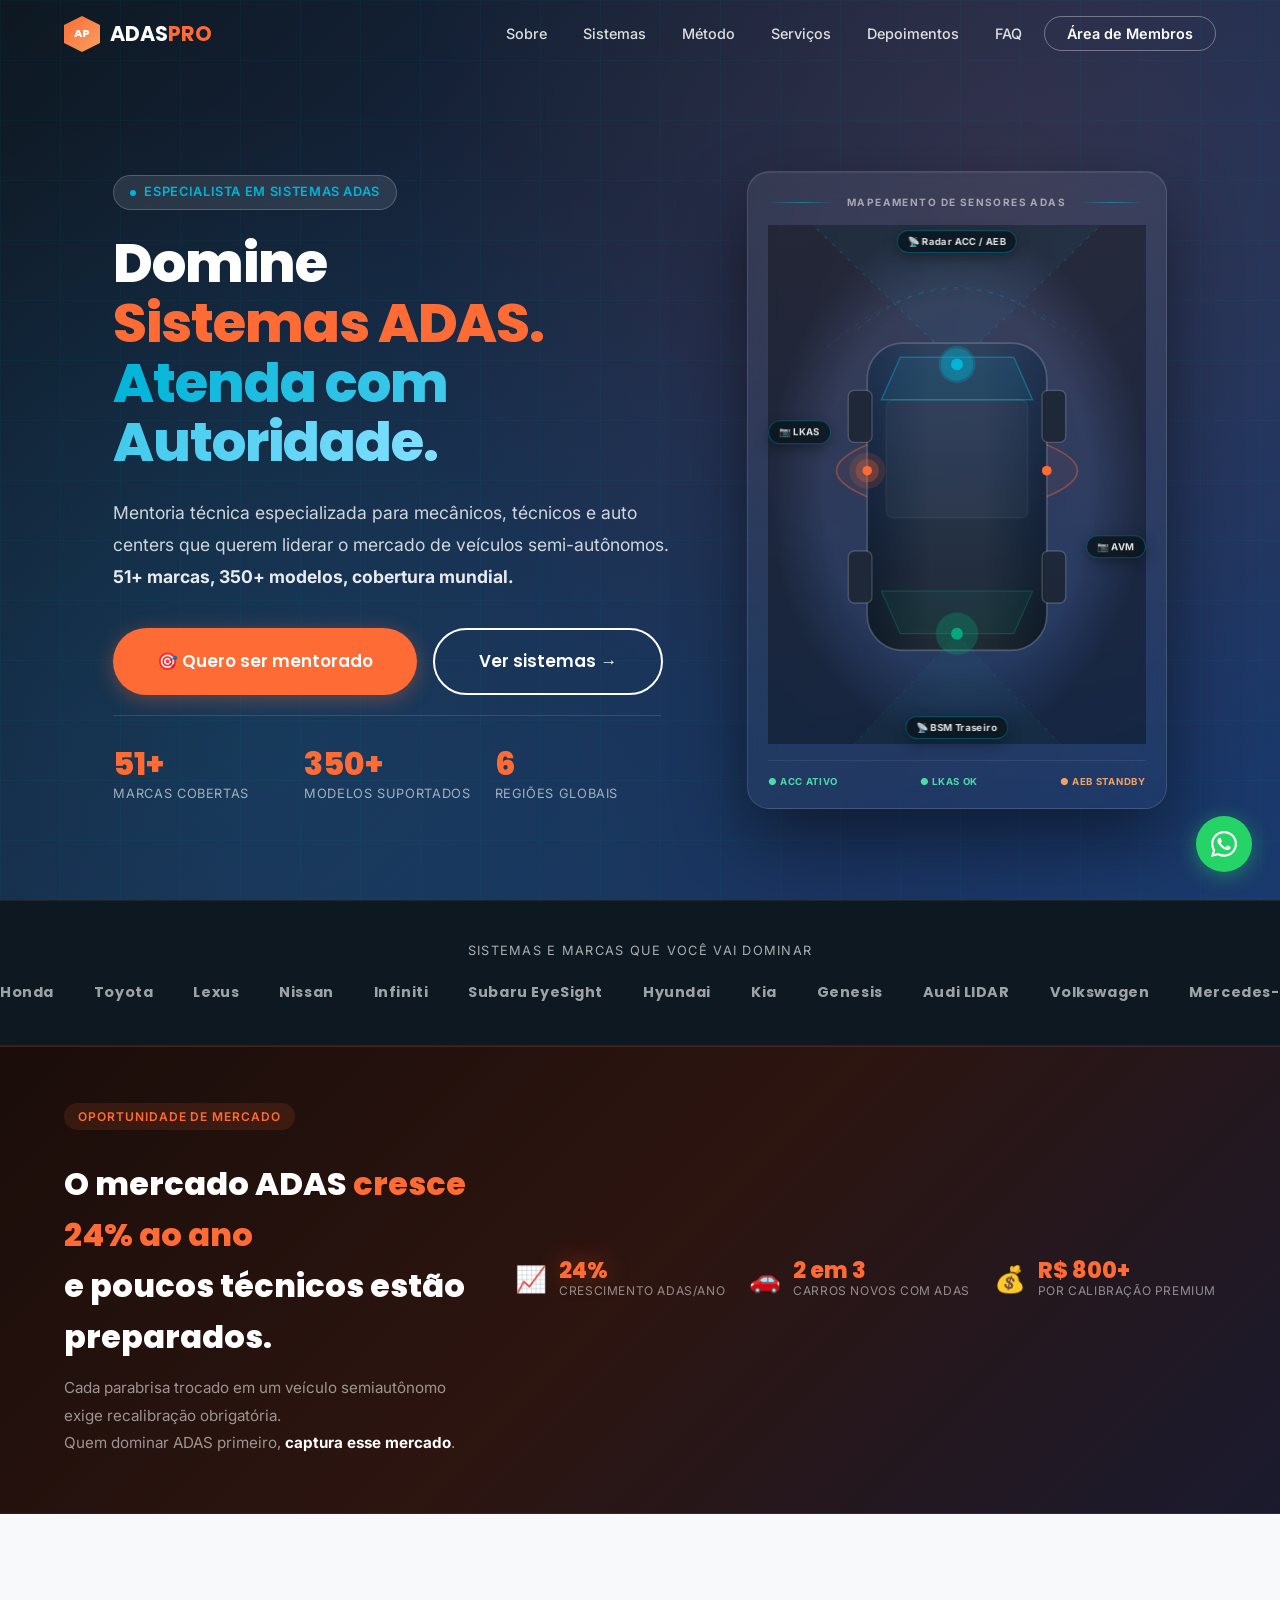
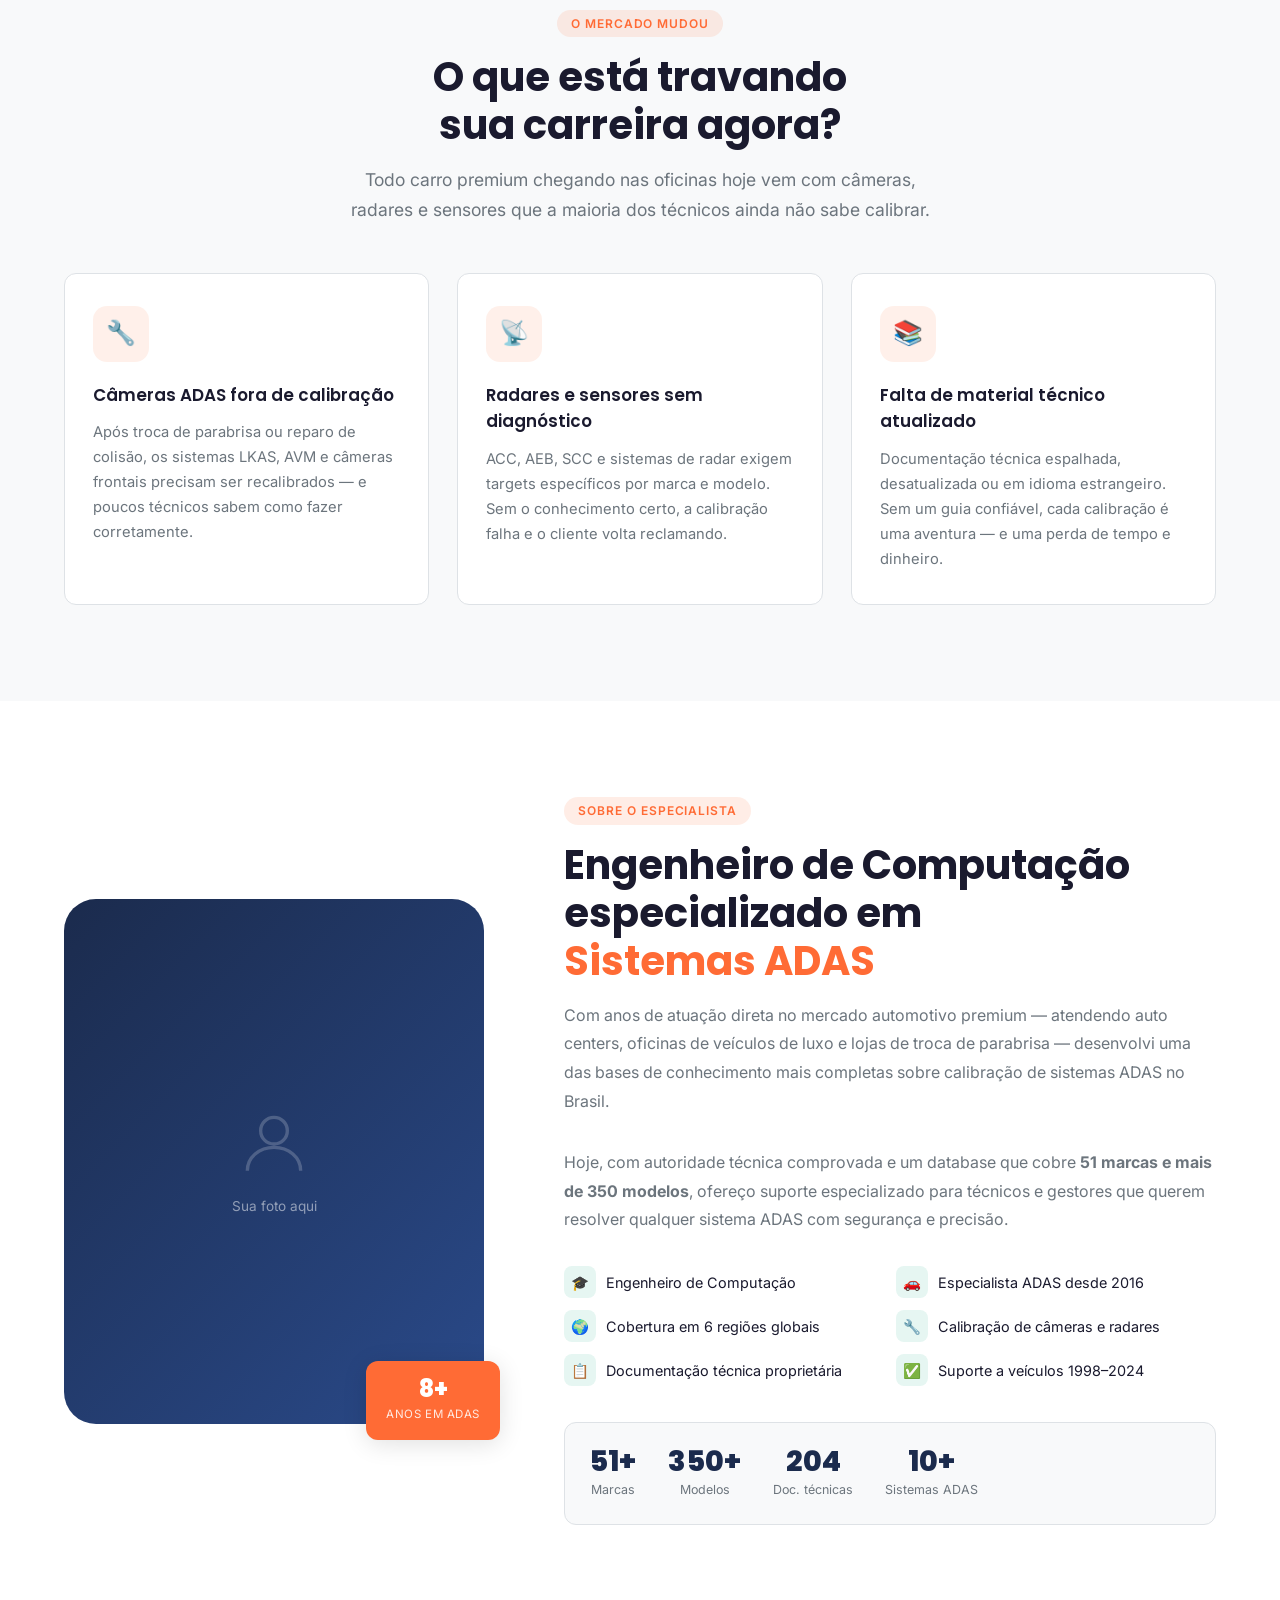
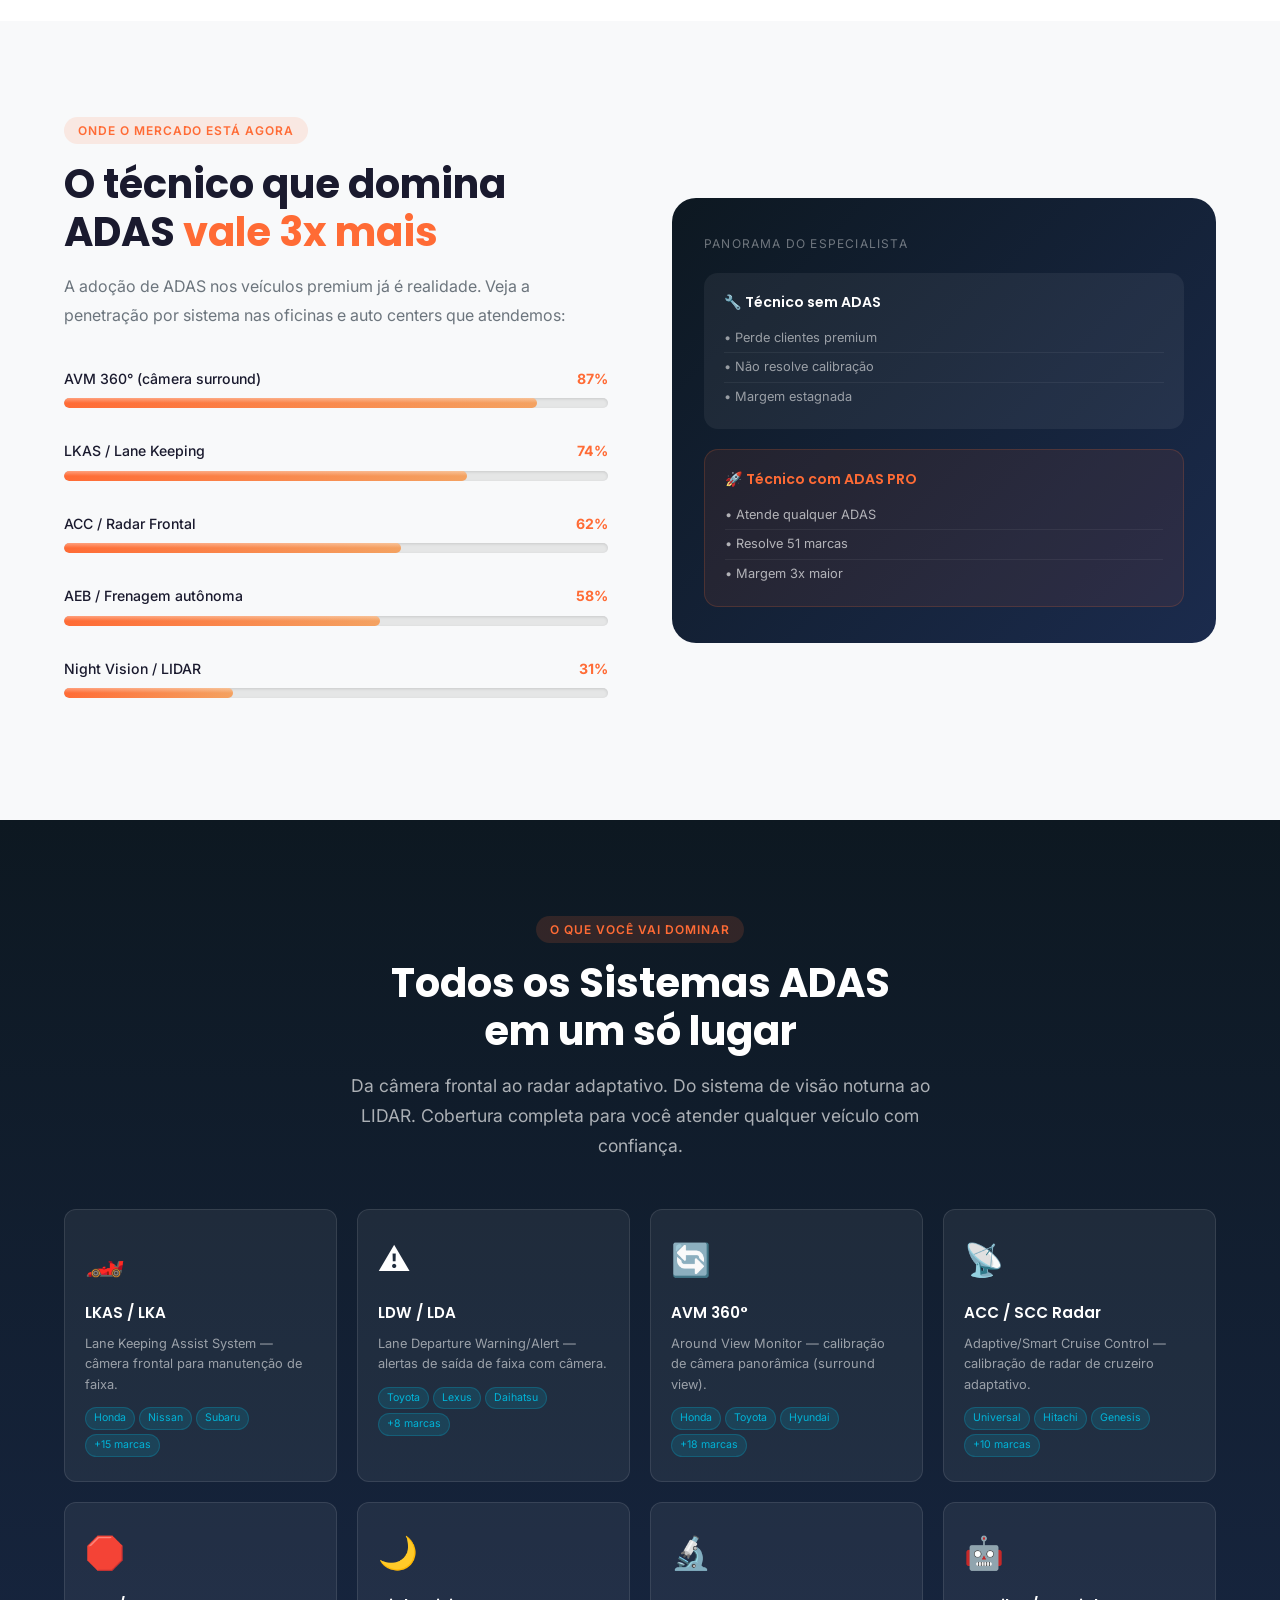
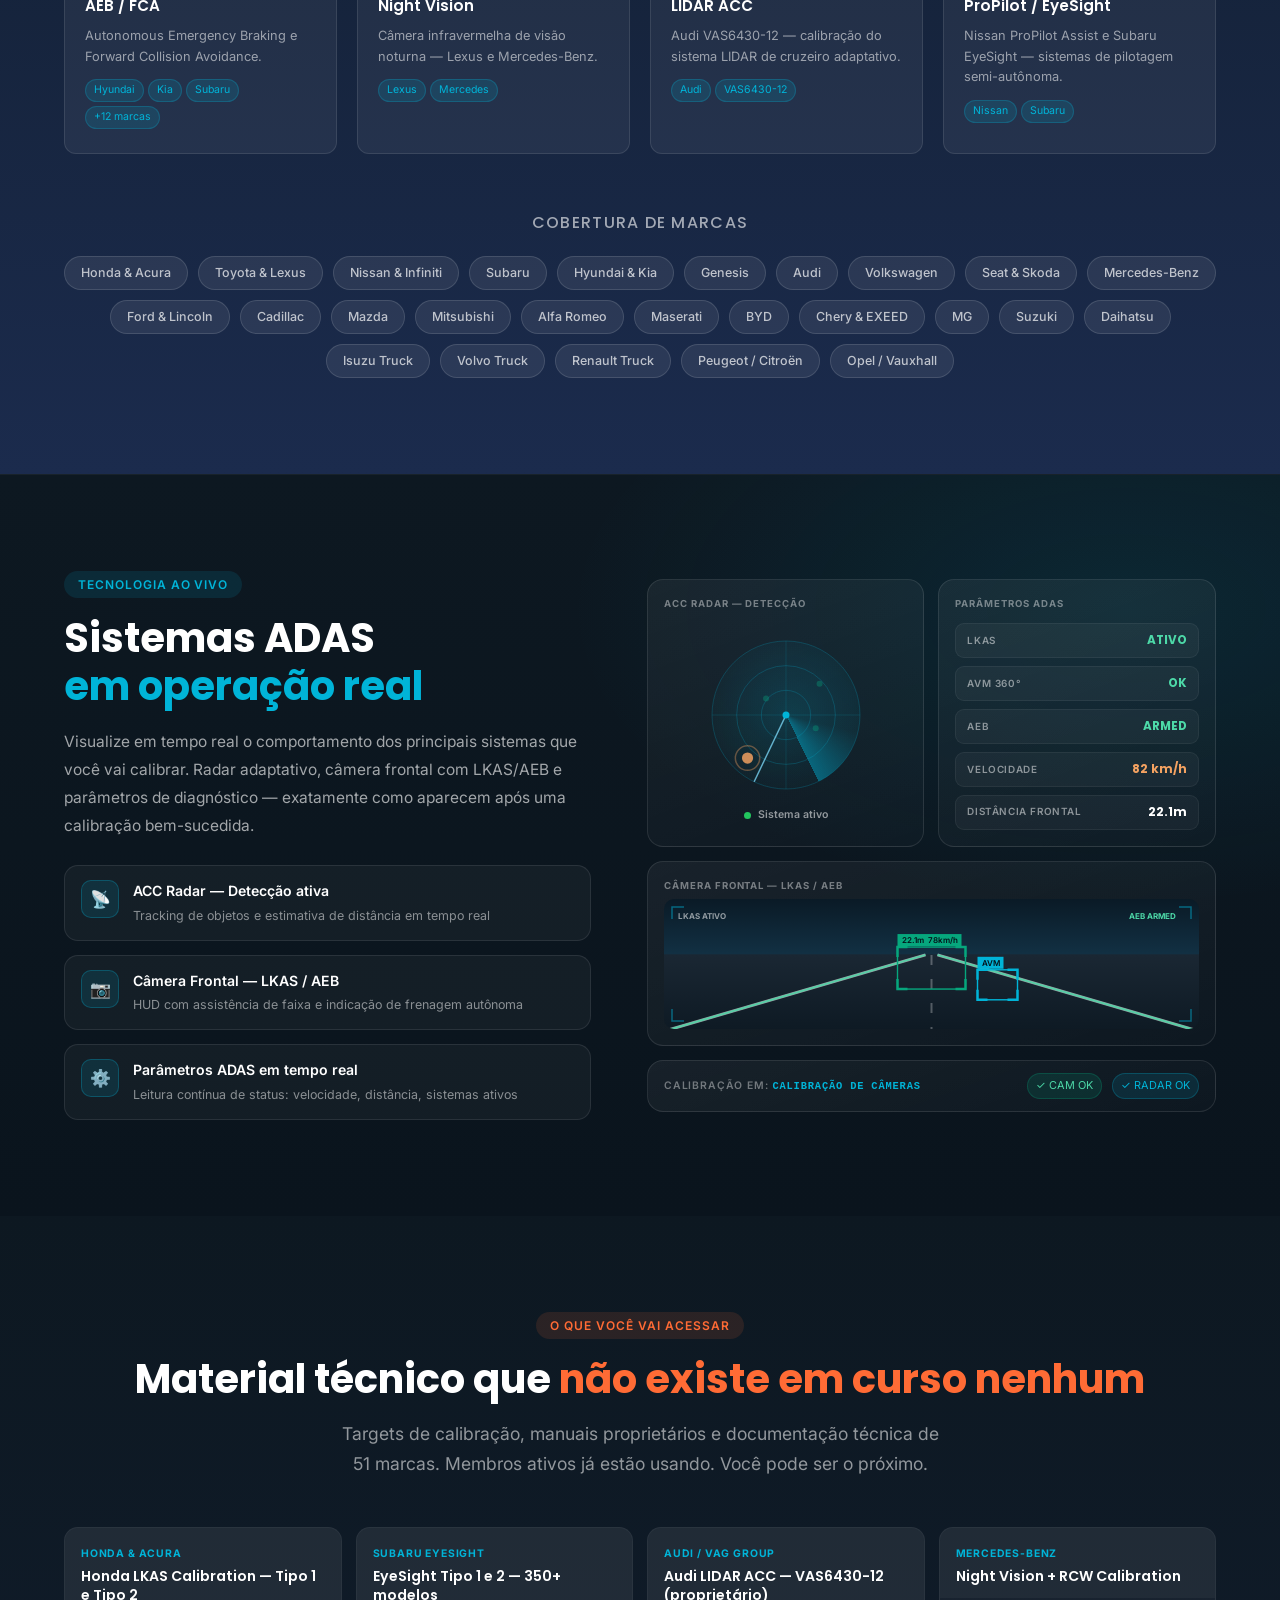
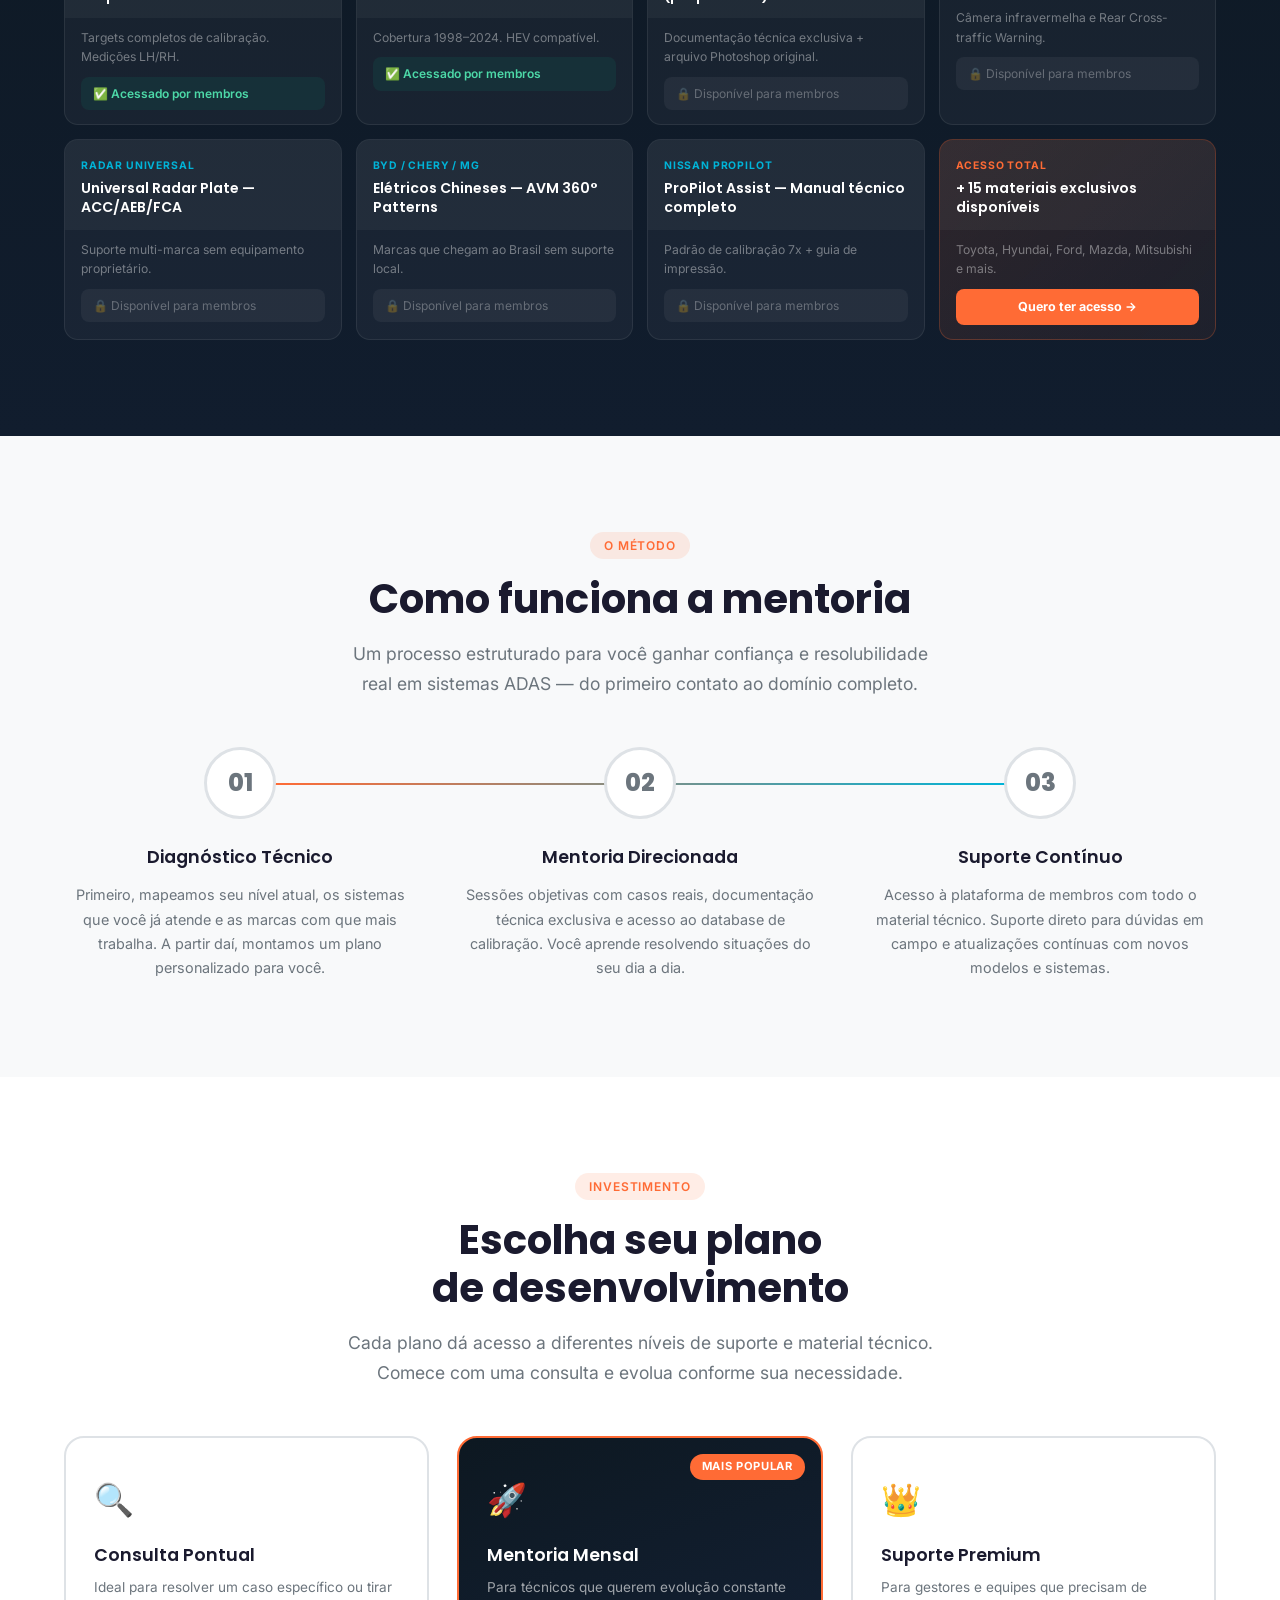
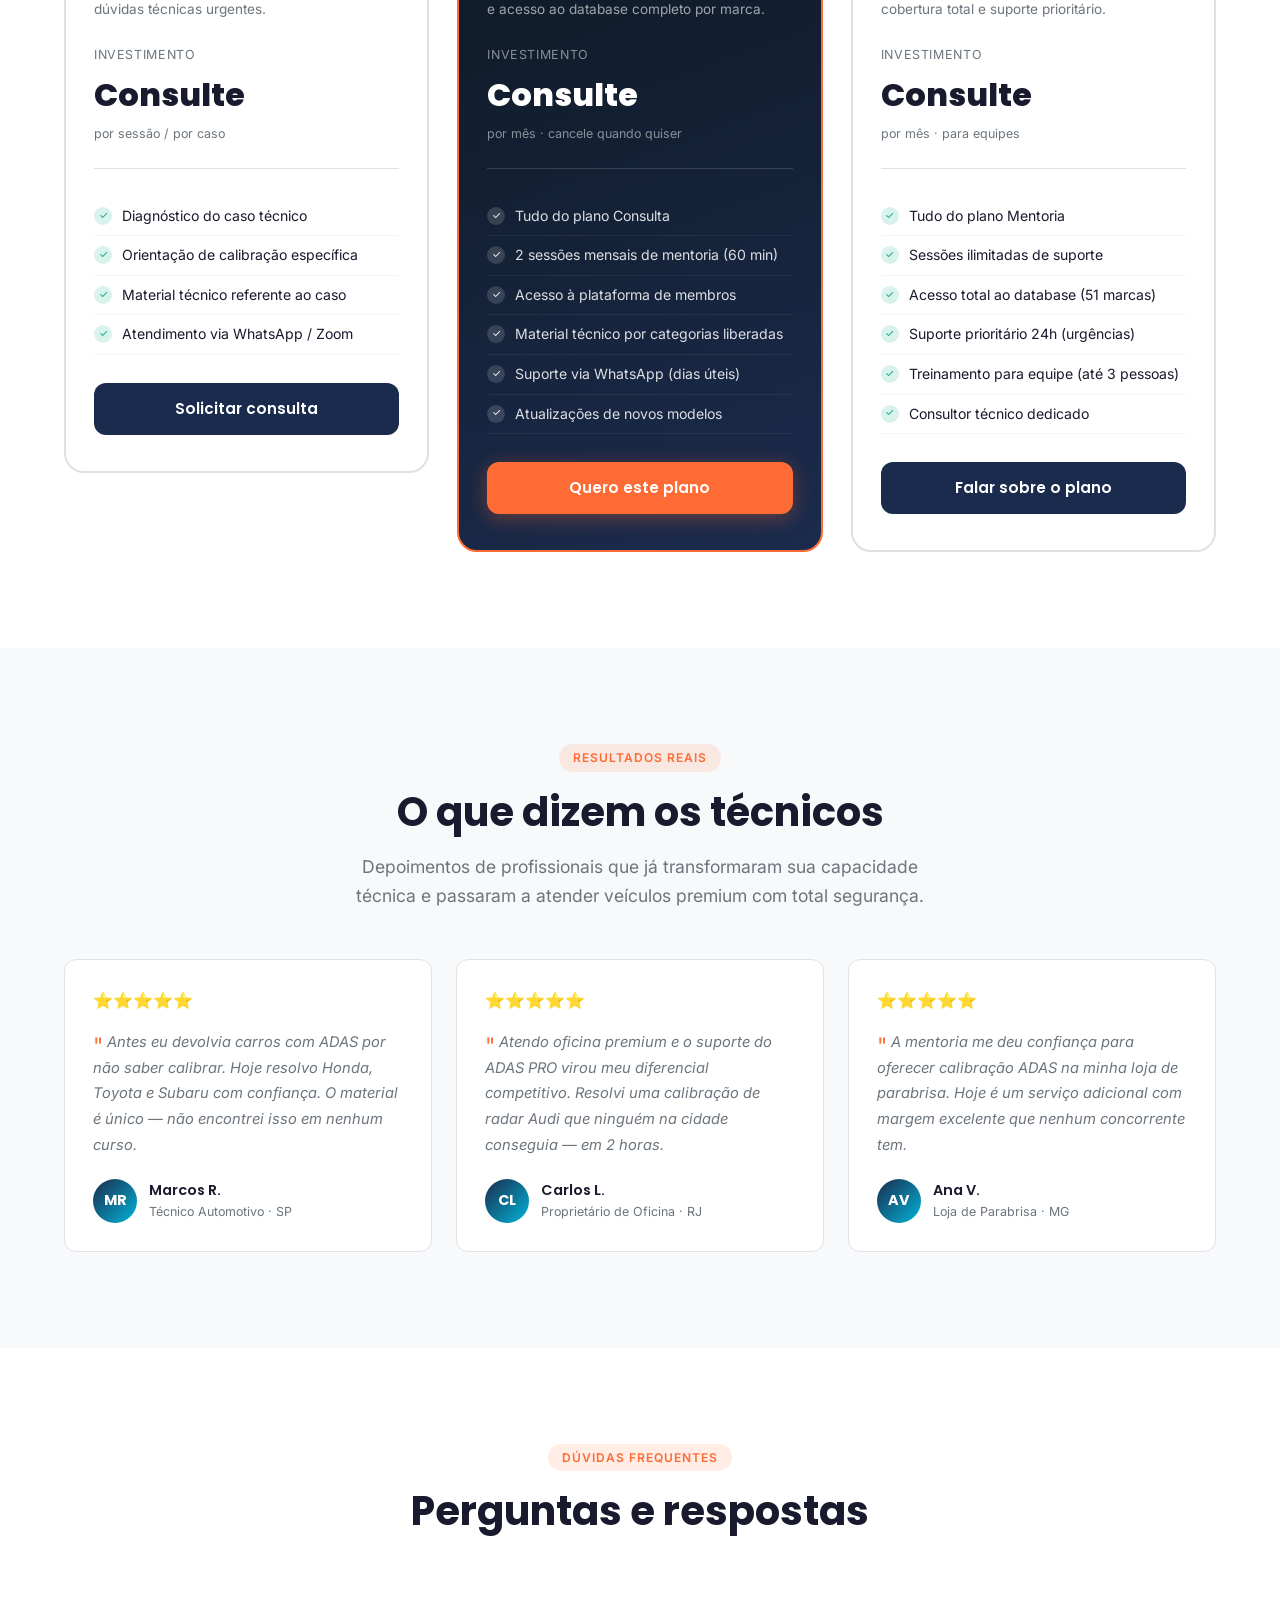
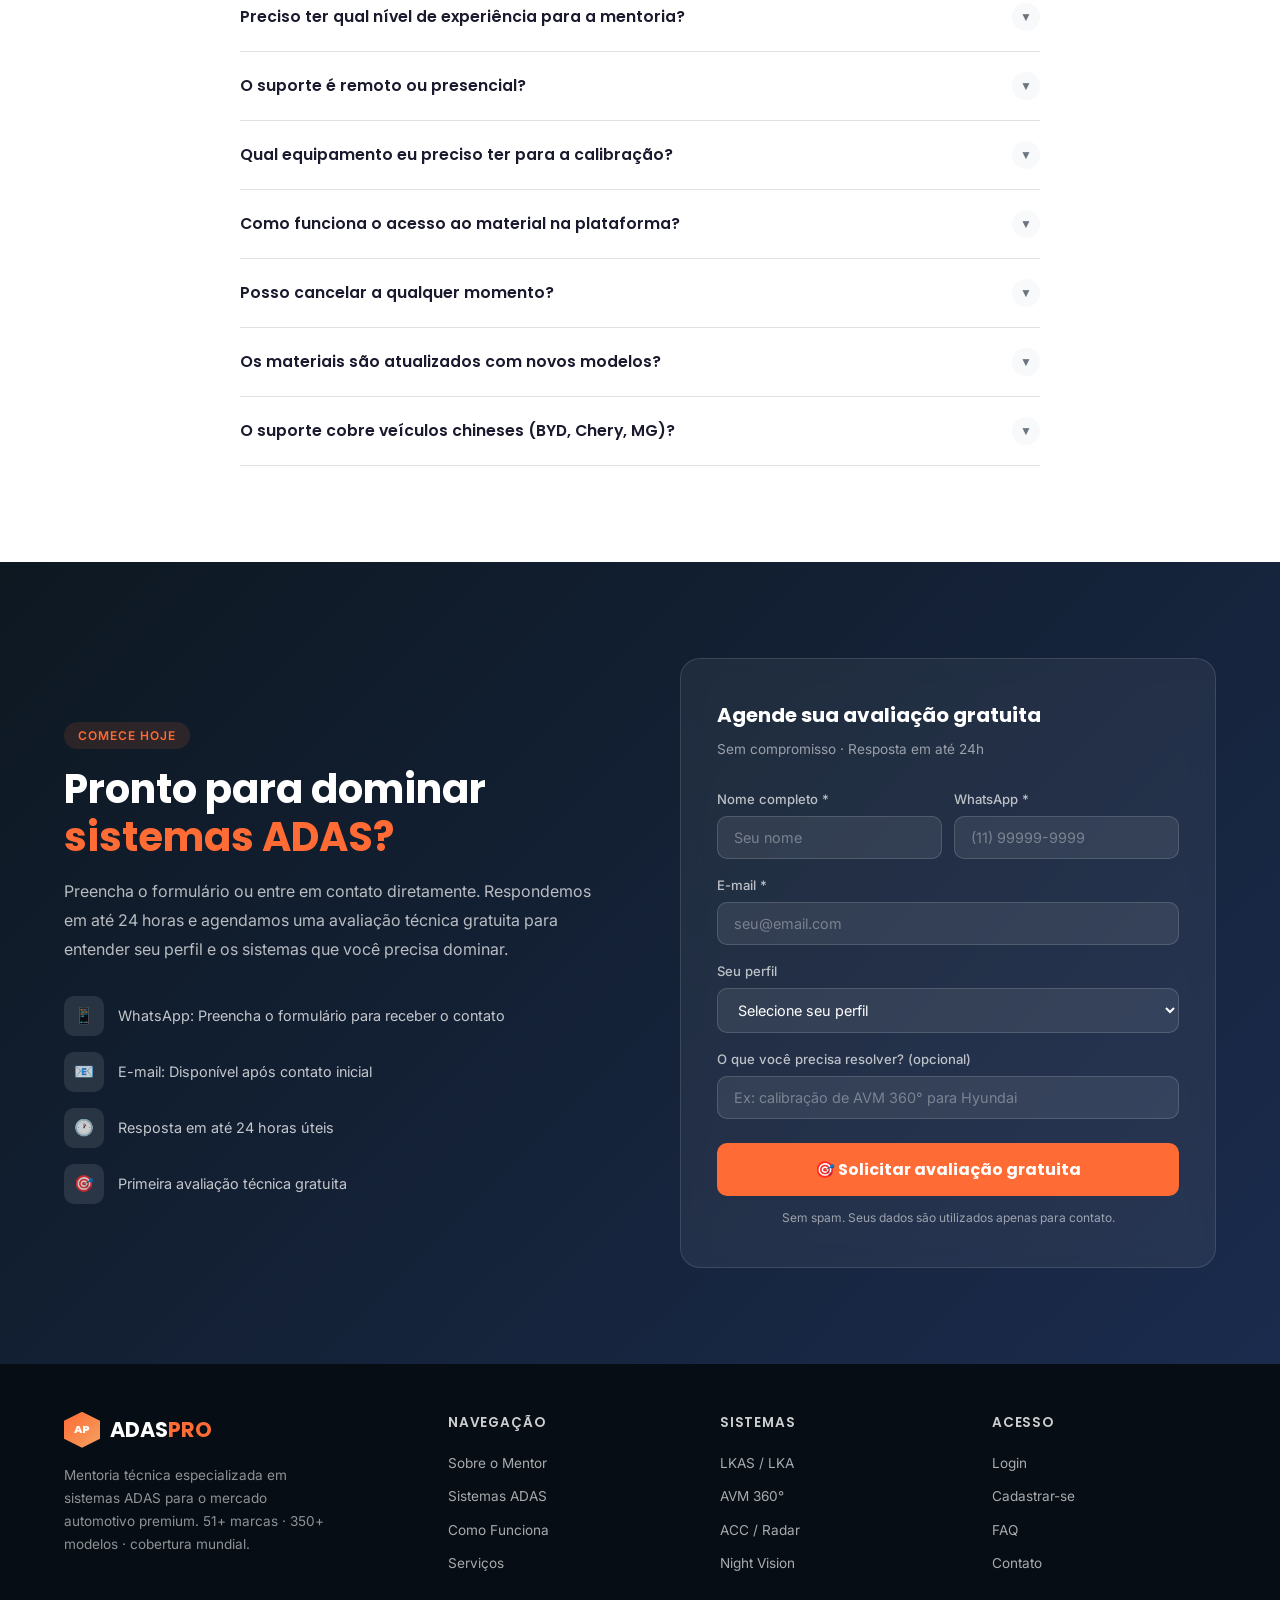
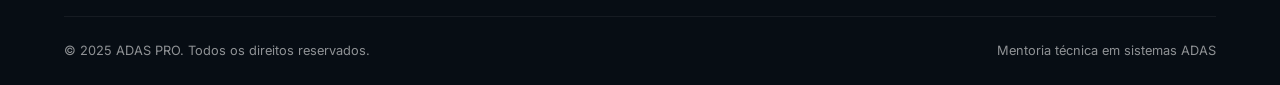
==== commit d0232ec6: "Completa assets da landing page (css/js) e liga o Supabase - Adiciona css/style.css, css/auth.css e " ====
--- a/index.html
+++ b/index.html
@@ -13,6 +13,7 @@
 
   <!-- Styles -->
   <link rel="stylesheet" href="css/style.css" />
+  <link rel="stylesheet" href="css/landpage-extra.css" />
 
   <style>
     /* ─── Partículas hero ─── */
@@ -1305,9 +1306,11 @@
 </a>
 
 <!-- ─── Scripts ─── -->
+<script src="js/supabase-config.js"></script>
 <script src="js/auth.js"></script>
 <script src="js/animations.js"></script>
 <script src="js/app.js"></script>
+<script src="js/adas-viz.js"></script>
 
 </body>
 </html>
--- a/css/style.css
+++ b/css/style.css
@@ -0,0 +1,1302 @@
+/* ================================================
+   ADAS PRO — Stylesheet Principal
+   ================================================ */
+
+@import url('https://fonts.googleapis.com/css2?family=Poppins:wght@400;500;600;700;800&family=Inter:wght@400;500;600&display=swap');
+
+/* ─── Variáveis ─── */
+:root {
+  --primary:      #1B2B4D;
+  --primary-dark: #0D1821;
+  --accent:       #FF6B35;
+  --accent-hover: #e55824;
+  --tech:         #00B4D8;
+  --success:      #06A77D;
+  --warning:      #F4A261;
+  --white:        #FFFFFF;
+  --light:        #F8F9FA;
+  --text:         #1A1A2E;
+  --text-muted:   #6C757D;
+  --border:       #DEE2E6;
+  --card-bg:      #FFFFFF;
+  --dark-card:    #162236;
+
+  --font-h:  'Poppins', sans-serif;
+  --font-b:  'Inter', sans-serif;
+
+  --shadow-sm: 0 2px 8px rgba(0,0,0,.08);
+  --shadow:    0 4px 24px rgba(0,0,0,.12);
+  --shadow-lg: 0 8px 48px rgba(0,0,0,.18);
+
+  --radius:    12px;
+  --radius-lg: 20px;
+  --radius-xl: 32px;
+  --transition: all .3s ease;
+
+  --container: 1200px;
+}
+
+/* ─── Reset ─── */
+*, *::before, *::after { box-sizing: border-box; margin: 0; padding: 0; }
+html { scroll-behavior: smooth; font-size: 16px; }
+body { font-family: var(--font-b); color: var(--text); background: var(--white); line-height: 1.6; overflow-x: hidden; }
+img { max-width: 100%; display: block; }
+a { text-decoration: none; color: inherit; }
+ul { list-style: none; }
+button { cursor: pointer; border: none; background: none; font-family: inherit; }
+input, textarea, select { font-family: inherit; }
+
+/* ─── Utilitários ─── */
+.container { max-width: var(--container); margin: 0 auto; padding: 0 24px; }
+.section { padding: 96px 0; }
+.section-sm { padding: 64px 0; }
+.text-center { text-align: center; }
+.text-accent { color: var(--accent); }
+.text-tech { color: var(--tech); }
+
+.tag {
+  display: inline-block;
+  background: rgba(255,107,53,.12);
+  color: var(--accent);
+  font-size: .75rem;
+  font-weight: 600;
+  letter-spacing: .08em;
+  text-transform: uppercase;
+  padding: 4px 14px;
+  border-radius: 50px;
+  margin-bottom: 16px;
+}
+
+.section-title {
+  font-family: var(--font-h);
+  font-size: clamp(1.75rem, 4vw, 2.5rem);
+  font-weight: 700;
+  line-height: 1.2;
+  margin-bottom: 16px;
+}
+
+.section-subtitle {
+  font-size: 1.1rem;
+  color: var(--text-muted);
+  max-width: 600px;
+  margin: 0 auto 48px;
+  line-height: 1.7;
+}
+
+/* ─── Botões ─── */
+.btn {
+  display: inline-flex;
+  align-items: center;
+  gap: 8px;
+  padding: 14px 32px;
+  border-radius: 50px;
+  font-family: var(--font-h);
+  font-size: .95rem;
+  font-weight: 600;
+  transition: var(--transition);
+  white-space: nowrap;
+}
+
+.btn-primary {
+  background: var(--accent);
+  color: var(--white);
+  box-shadow: 0 4px 20px rgba(255,107,53,.35);
+}
+.btn-primary:hover {
+  background: var(--accent-hover);
+  transform: translateY(-2px);
+  box-shadow: 0 6px 28px rgba(255,107,53,.45);
+}
+
+.btn-outline {
+  border: 2px solid var(--white);
+  color: var(--white);
+}
+.btn-outline:hover {
+  background: var(--white);
+  color: var(--primary);
+}
+
+.btn-dark {
+  background: var(--primary);
+  color: var(--white);
+}
+.btn-dark:hover {
+  background: #243b6a;
+  transform: translateY(-2px);
+}
+
+.btn-lg { padding: 18px 44px; font-size: 1.05rem; }
+.btn-sm { padding: 10px 22px; font-size: .85rem; }
+
+/* ─── Navbar ─── */
+.navbar {
+  position: fixed;
+  top: 0; left: 0; right: 0;
+  z-index: 1000;
+  padding: 16px 0;
+  transition: var(--transition);
+  background: transparent;
+}
+.navbar.scrolled {
+  background: rgba(13,24,33,.95);
+  backdrop-filter: blur(12px);
+  -webkit-backdrop-filter: blur(12px);
+  padding: 12px 0;
+  box-shadow: 0 2px 20px rgba(0,0,0,.3);
+}
+.navbar .container {
+  display: flex;
+  align-items: center;
+  justify-content: space-between;
+  gap: 24px;
+}
+
+.logo {
+  display: flex;
+  align-items: center;
+  gap: 10px;
+  font-family: var(--font-h);
+  font-size: 1.3rem;
+  font-weight: 700;
+  color: var(--white);
+}
+.logo-hex {
+  width: 36px; height: 36px;
+  background: linear-gradient(135deg, var(--accent), var(--warning));
+  clip-path: polygon(50% 0%, 100% 25%, 100% 75%, 50% 100%, 0% 75%, 0% 25%);
+  display: flex; align-items: center; justify-content: center;
+  font-size: .7rem; font-weight: 800; color: white;
+  letter-spacing: -.02em;
+}
+.logo span strong { color: var(--accent); }
+
+.nav-links {
+  display: flex;
+  align-items: center;
+  gap: 8px;
+}
+.nav-links a {
+  color: rgba(255,255,255,.85);
+  font-size: .9rem;
+  font-weight: 500;
+  padding: 8px 14px;
+  border-radius: 8px;
+  transition: var(--transition);
+}
+.nav-links a:hover { color: var(--white); background: rgba(255,255,255,.1); }
+
+.btn-nav {
+  background: var(--accent) !important;
+  color: var(--white) !important;
+  border-radius: 50px !important;
+  padding: 8px 22px !important;
+  font-weight: 600 !important;
+}
+.btn-nav:hover {
+  background: var(--accent-hover) !important;
+  box-shadow: 0 4px 16px rgba(255,107,53,.4);
+}
+
+.hamburger {
+  display: none;
+  flex-direction: column;
+  gap: 5px;
+  padding: 8px;
+  z-index: 1100;
+}
+.hamburger span {
+  display: block;
+  width: 24px; height: 2px;
+  background: var(--white);
+  border-radius: 2px;
+  transition: var(--transition);
+}
+.hamburger.active span:nth-child(1) { transform: translateY(7px) rotate(45deg); }
+.hamburger.active span:nth-child(2) { opacity: 0; }
+.hamburger.active span:nth-child(3) { transform: translateY(-7px) rotate(-45deg); }
+
+/* ─── Hero ─── */
+.hero {
+  min-height: 100vh;
+  background: linear-gradient(135deg, var(--primary-dark) 0%, var(--primary) 50%, #1a3a6e 100%);
+  display: flex;
+  align-items: center;
+  position: relative;
+  overflow: hidden;
+  padding-top: 80px;
+}
+
+.hero-bg-pattern {
+  position: absolute;
+  inset: 0;
+  background-image:
+    radial-gradient(circle at 20% 80%, rgba(0,180,216,.12) 0%, transparent 50%),
+    radial-gradient(circle at 80% 20%, rgba(255,107,53,.1) 0%, transparent 50%);
+  pointer-events: none;
+}
+
+.hero-grid {
+  position: absolute;
+  inset: 0;
+  background-image:
+    linear-gradient(rgba(0,180,216,.04) 1px, transparent 1px),
+    linear-gradient(90deg, rgba(0,180,216,.04) 1px, transparent 1px);
+  background-size: 60px 60px;
+  pointer-events: none;
+}
+
+.hero .container {
+  display: flex;
+  flex-direction: column;
+  align-items: center;
+  text-align: center;
+  position: relative;
+  z-index: 1;
+  max-width: 860px;
+}
+
+.hero-content {
+  color: var(--white);
+  display: flex;
+  flex-direction: column;
+  align-items: center;
+  width: 100%;
+}
+
+.hero-badge {
+  display: inline-flex;
+  align-items: center;
+  gap: 8px;
+  background: rgba(255,255,255,.1);
+  border: 1px solid rgba(255,255,255,.2);
+  border-radius: 50px;
+  padding: 6px 16px;
+  font-size: .8rem;
+  font-weight: 600;
+  color: var(--tech);
+  letter-spacing: .05em;
+  text-transform: uppercase;
+  margin-bottom: 24px;
+  backdrop-filter: blur(8px);
+}
+.hero-badge-dot {
+  width: 6px; height: 6px;
+  background: var(--tech);
+  border-radius: 50%;
+  animation: pulse 2s infinite;
+}
+@keyframes pulse {
+  0%, 100% { opacity: 1; transform: scale(1); }
+  50% { opacity: .5; transform: scale(1.4); }
+}
+
+.hero-title {
+  font-family: var(--font-h);
+  font-size: clamp(2rem, 5vw, 3.4rem);
+  font-weight: 800;
+  line-height: 1.1;
+  margin-bottom: 24px;
+  letter-spacing: -.02em;
+}
+.hero-title .line-accent { color: var(--accent); }
+.hero-title .line-tech {
+  background: linear-gradient(90deg, var(--tech), #80dfff);
+  -webkit-background-clip: text;
+  -webkit-text-fill-color: transparent;
+  background-clip: text;
+}
+
+.hero-text {
+  font-size: 1.1rem;
+  color: rgba(255,255,255,.8);
+  line-height: 1.8;
+  margin-bottom: 36px;
+  max-width: 600px;
+}
+
+.hero-actions {
+  display: flex;
+  gap: 16px;
+  flex-wrap: wrap;
+  justify-content: center;
+  margin-bottom: 20px;
+}
+
+/* ─── Hero Live Bar ─── */
+.hero-live-bar {
+  display: inline-flex;
+  align-items: center;
+  gap: 10px;
+  background: rgba(34, 197, 94, .08);
+  border: 1px solid rgba(34, 197, 94, .22);
+  border-radius: 50px;
+  padding: 8px 20px;
+  margin-bottom: 36px;
+  font-size: .8rem;
+  color: rgba(255, 255, 255, .6);
+  backdrop-filter: blur(8px);
+}
+.hlb-dot {
+  width: 8px;
+  height: 8px;
+  border-radius: 50%;
+  background: #22c55e;
+  flex-shrink: 0;
+  animation: hlbPulse 2.2s ease-in-out infinite;
+}
+@keyframes hlbPulse {
+  0%, 100% { box-shadow: 0 0 0 0 rgba(34, 197, 94, .55); }
+  60%       { box-shadow: 0 0 0 6px rgba(34, 197, 94, 0); }
+}
+.hlb-item {
+  display: flex;
+  align-items: baseline;
+  gap: 4px;
+}
+.hlb-count {
+  font-family: var(--font-h);
+  font-weight: 700;
+  color: #fff;
+  font-size: .88rem;
+  transition: opacity .25s ease;
+}
+.hlb-count.updating { opacity: 0; }
+.hlb-sep {
+  color: rgba(255, 255, 255, .2);
+  padding: 0 2px;
+}
+
+.hero-stats {
+  display: grid;
+  grid-template-columns: repeat(3, 1fr);
+  gap: 24px;
+  padding-top: 32px;
+  border-top: 1px solid rgba(255,255,255,.12);
+}
+.hero-stat-value {
+  font-family: var(--font-h);
+  font-size: 2rem;
+  font-weight: 800;
+  color: var(--accent);
+  line-height: 1;
+}
+.hero-stat-label {
+  font-size: .8rem;
+  color: rgba(255,255,255,.6);
+  margin-top: 4px;
+  text-transform: uppercase;
+  letter-spacing: .05em;
+}
+
+/* ─── Marcas ─── */
+.brands-section {
+  padding: 40px 0;
+  background: var(--primary-dark);
+  border-top: 1px solid rgba(255,255,255,.06);
+  border-bottom: 1px solid rgba(255,255,255,.06);
+  overflow: hidden;
+}
+.brands-label {
+  color: rgba(255,255,255,.65);
+  font-size: .8rem;
+  text-transform: uppercase;
+  letter-spacing: .1em;
+  text-align: center;
+  margin-bottom: 20px;
+}
+.brands-track {
+  display: flex;
+  gap: 40px;
+  align-items: center;
+  animation: marquee 25s linear infinite;
+  width: max-content;
+}
+.brands-track .brand-item {
+  color: rgba(255,255,255,.6);
+  font-family: var(--font-h);
+  font-weight: 700;
+  font-size: .9rem;
+  letter-spacing: .04em;
+  white-space: nowrap;
+  transition: var(--transition);
+}
+.brands-track .brand-item:hover { color: rgba(255,255,255,.7); }
+@keyframes marquee {
+  0% { transform: translateX(0); }
+  100% { transform: translateX(-50%); }
+}
+
+/* ─── Seção Problema ─── */
+.problem-section { background: var(--light); }
+.problem-grid {
+  display: grid;
+  grid-template-columns: repeat(3, 1fr);
+  gap: 28px;
+  margin-top: 48px;
+}
+.problem-card {
+  background: var(--white);
+  border-radius: var(--radius);
+  padding: 32px 28px;
+  border: 1px solid var(--border);
+  transition: var(--transition);
+  position: relative;
+  overflow: hidden;
+}
+.problem-card::before {
+  content: '';
+  position: absolute;
+  top: 0; left: 0; right: 0;
+  height: 3px;
+  background: linear-gradient(90deg, var(--accent), var(--warning));
+  transform: scaleX(0);
+  transition: var(--transition);
+}
+.problem-card:hover { transform: translateY(-4px); box-shadow: var(--shadow); }
+.problem-card:hover::before { transform: scaleX(1); }
+.problem-icon {
+  width: 56px; height: 56px;
+  border-radius: 14px;
+  display: flex; align-items: center; justify-content: center;
+  font-size: 1.5rem;
+  margin-bottom: 20px;
+  background: rgba(255,107,53,.1);
+}
+.problem-card h3 {
+  font-family: var(--font-h);
+  font-weight: 600;
+  font-size: 1.05rem;
+  margin-bottom: 12px;
+  color: var(--text);
+}
+.problem-card p { color: var(--text-muted); font-size: .92rem; line-height: 1.7; }
+
+/* ─── Sobre o Mentor ─── */
+.about-section { background: var(--white); }
+.about-grid {
+  display: grid;
+  grid-template-columns: 420px 1fr;
+  gap: 80px;
+  align-items: center;
+}
+.about-photo-wrap { position: relative; }
+.about-photo {
+  width: 100%;
+  aspect-ratio: 4/5;
+  background: linear-gradient(135deg, var(--primary), #2a4a8a);
+  border-radius: var(--radius-xl);
+  display: flex;
+  align-items: center;
+  justify-content: center;
+  overflow: hidden;
+  position: relative;
+}
+.about-photo-placeholder {
+  display: flex;
+  flex-direction: column;
+  align-items: center;
+  justify-content: center;
+  color: rgba(255,255,255,.5);
+  font-size: .85rem;
+  gap: 12px;
+}
+.about-photo-placeholder svg { opacity: .4; }
+.about-photo img { width: 100%; height: 100%; object-fit: cover; }
+
+.about-badge {
+  position: absolute;
+  bottom: -16px; right: -16px;
+  background: var(--accent);
+  color: white;
+  border-radius: var(--radius);
+  padding: 16px 20px;
+  box-shadow: var(--shadow);
+  text-align: center;
+}
+.about-badge-value { font-family: var(--font-h); font-size: 1.5rem; font-weight: 800; line-height: 1; }
+.about-badge-label { font-size: .72rem; opacity: .85; margin-top: 4px; text-transform: uppercase; letter-spacing: .05em; }
+
+.about-content .tag { margin-bottom: 16px; }
+.about-content .section-title { text-align: left; }
+.about-content .section-title::after { display: none; }
+.about-bio {
+  color: var(--text-muted);
+  line-height: 1.8;
+  margin-bottom: 32px;
+}
+
+.about-credentials {
+  display: grid;
+  grid-template-columns: 1fr 1fr;
+  gap: 12px;
+  margin-bottom: 36px;
+}
+.credential-item {
+  display: flex;
+  align-items: center;
+  gap: 10px;
+  font-size: .9rem;
+  color: var(--text);
+}
+.credential-icon {
+  width: 32px; height: 32px;
+  background: rgba(6,167,125,.1);
+  border-radius: 8px;
+  display: flex; align-items: center; justify-content: center;
+  font-size: .9rem;
+  flex-shrink: 0;
+}
+
+.about-systems-count {
+  display: flex;
+  gap: 32px;
+  padding: 24px;
+  background: var(--light);
+  border-radius: var(--radius);
+  border: 1px solid var(--border);
+}
+.count-item { text-align: center; }
+.count-value {
+  font-family: var(--font-h);
+  font-size: 1.8rem;
+  font-weight: 800;
+  color: var(--primary);
+  line-height: 1;
+}
+.count-label { font-size: .78rem; color: var(--text-muted); margin-top: 4px; }
+
+/* ─── Sistemas ADAS ─── */
+.systems-section {
+  background: linear-gradient(180deg, var(--primary-dark) 0%, var(--primary) 100%);
+  color: var(--white);
+}
+.systems-section .section-title { color: var(--white); }
+.systems-section .section-subtitle { color: rgba(255,255,255,.65); }
+.systems-section .tag { background: rgba(255,107,53,.15); }
+
+.systems-grid {
+  display: grid;
+  grid-template-columns: repeat(4, 1fr);
+  gap: 20px;
+}
+.scard {
+  display: flex;
+  flex-direction: column;
+  gap: 10px;
+  transition: transform .3s ease;
+}
+.scard:hover { transform: translateY(-6px); }
+.scard-img {
+  width: 100%;
+  border-radius: 16px;
+  display: block;
+  box-shadow: 0 6px 28px rgba(0,0,0,.45);
+  transition: box-shadow .3s ease;
+}
+.scard:hover .scard-img { box-shadow: 0 14px 44px rgba(0,180,216,.22); }
+.scard .system-tags { padding: 0 2px; }
+.system-card {
+  background: rgba(255,255,255,.06);
+  border: 1px solid rgba(255,255,255,.1);
+  border-radius: var(--radius);
+  padding: 24px 20px;
+  transition: var(--transition);
+  cursor: default;
+}
+.system-card:hover {
+  background: rgba(255,255,255,.1);
+  border-color: rgba(255,107,53,.4);
+  transform: translateY(-4px);
+}
+.system-card-icon {
+  font-size: 2rem;
+  margin-bottom: 16px;
+  display: block;
+}
+.system-card h3 {
+  font-family: var(--font-h);
+  font-size: .95rem;
+  font-weight: 600;
+  margin-bottom: 8px;
+  color: var(--white);
+}
+.system-card p { font-size: .8rem; color: rgba(255,255,255,.55); line-height: 1.6; }
+.system-card .system-tags {
+  display: flex;
+  flex-wrap: wrap;
+  gap: 4px;
+  margin-top: 12px;
+}
+.system-tag {
+  font-size: .66rem;
+  background: rgba(0,180,216,.15);
+  color: var(--tech);
+  padding: 2px 8px;
+  border-radius: 50px;
+  border: 1px solid rgba(0,180,216,.25);
+}
+
+.brands-coverage {
+  margin-top: 56px;
+  text-align: center;
+}
+.brands-coverage h3 {
+  font-family: var(--font-h);
+  font-size: 1rem;
+  color: rgba(255,255,255,.6);
+  margin-bottom: 20px;
+  text-transform: uppercase;
+  letter-spacing: .08em;
+  font-weight: 500;
+}
+.brands-coverage-grid {
+  display: flex;
+  flex-wrap: wrap;
+  justify-content: center;
+  gap: 10px;
+}
+.brand-badge {
+  background: rgba(255,255,255,.08);
+  border: 1px solid rgba(255,255,255,.12);
+  border-radius: 50px;
+  padding: 6px 16px;
+  font-size: .78rem;
+  color: rgba(255,255,255,.7);
+  font-weight: 500;
+  transition: var(--transition);
+}
+.brand-badge:hover { background: rgba(255,255,255,.15); color: var(--white); }
+
+/* ─── Como Funciona ─── */
+.how-section { background: var(--light); }
+.steps-grid {
+  display: grid;
+  grid-template-columns: repeat(3, 1fr);
+  gap: 48px;
+  position: relative;
+  margin-top: 48px;
+}
+.steps-grid::before {
+  content: '';
+  position: absolute;
+  top: 36px;
+  left: calc(16.66% + 16px);
+  right: calc(16.66% + 16px);
+  height: 2px;
+  background: linear-gradient(90deg, var(--accent), var(--tech));
+}
+.step-card { text-align: center; position: relative; }
+.step-number {
+  width: 72px; height: 72px;
+  border-radius: 50%;
+  background: var(--white);
+  border: 3px solid var(--border);
+  display: flex; align-items: center; justify-content: center;
+  font-family: var(--font-h);
+  font-size: 1.5rem;
+  font-weight: 800;
+  color: var(--text-muted);
+  margin: 0 auto 24px;
+  position: relative;
+  z-index: 1;
+  transition: var(--transition);
+}
+.step-card:hover .step-number {
+  background: var(--accent);
+  border-color: var(--accent);
+  color: var(--white);
+  transform: scale(1.1);
+  box-shadow: 0 4px 20px rgba(255,107,53,.35);
+}
+.step-card h3 {
+  font-family: var(--font-h);
+  font-weight: 600;
+  font-size: 1.1rem;
+  margin-bottom: 12px;
+}
+.step-card p { color: var(--text-muted); font-size: .9rem; line-height: 1.7; }
+
+/* ─── Serviços / Preços ─── */
+.services-section { background: var(--white); }
+.plans-grid {
+  display: grid;
+  grid-template-columns: repeat(3, 1fr);
+  gap: 28px;
+  margin-top: 48px;
+  align-items: start;
+}
+.plan-card {
+  border-radius: var(--radius-lg);
+  padding: 36px 28px;
+  border: 2px solid var(--border);
+  transition: var(--transition);
+  position: relative;
+  overflow: hidden;
+}
+.plan-card:hover {
+  transform: translateY(-6px);
+  box-shadow: var(--shadow-lg);
+}
+.plan-card.featured {
+  border-color: var(--accent);
+  background: linear-gradient(160deg, var(--primary-dark), var(--primary));
+  color: var(--white);
+  transform: scale(1.03);
+}
+.plan-card.featured:hover { transform: scale(1.03) translateY(-6px); }
+
+.plan-badge {
+  position: absolute;
+  top: 16px; right: 16px;
+  background: var(--accent);
+  color: white;
+  font-size: .7rem;
+  font-weight: 700;
+  padding: 4px 12px;
+  border-radius: 50px;
+  text-transform: uppercase;
+  letter-spacing: .06em;
+}
+
+.plan-icon {
+  font-size: 2rem;
+  margin-bottom: 16px;
+}
+.plan-name {
+  font-family: var(--font-h);
+  font-size: 1.1rem;
+  font-weight: 600;
+  margin-bottom: 8px;
+}
+.plan-desc {
+  font-size: .85rem;
+  color: var(--text-muted);
+  margin-bottom: 24px;
+  line-height: 1.6;
+}
+.plan-card.featured .plan-desc { color: rgba(255,255,255,.6); }
+
+.plan-price {
+  margin-bottom: 28px;
+  padding-bottom: 24px;
+  border-bottom: 1px solid var(--border);
+}
+.plan-card.featured .plan-price { border-color: rgba(255,255,255,.15); }
+.plan-price-label { font-size: .78rem; color: var(--text-muted); text-transform: uppercase; letter-spacing: .05em; }
+.plan-card.featured .plan-price-label { color: rgba(255,255,255,.5); }
+.plan-price-value {
+  font-family: var(--font-h);
+  font-size: 2rem;
+  font-weight: 800;
+  color: var(--text);
+  margin: 4px 0;
+}
+.plan-card.featured .plan-price-value { color: var(--white); }
+.plan-price-note { font-size: .78rem; color: var(--text-muted); }
+.plan-card.featured .plan-price-note { color: rgba(255,255,255,.5); }
+
+.plan-features { margin-bottom: 28px; }
+.plan-feature {
+  display: flex;
+  align-items: flex-start;
+  gap: 10px;
+  font-size: .88rem;
+  padding: 8px 0;
+  border-bottom: 1px solid rgba(0,0,0,.04);
+}
+.plan-card.featured .plan-feature { border-color: rgba(255,255,255,.06); color: rgba(255,255,255,.85); }
+.plan-check {
+  width: 18px; height: 18px;
+  border-radius: 50%;
+  background: rgba(6,167,125,.15);
+  display: flex; align-items: center; justify-content: center;
+  flex-shrink: 0;
+  margin-top: 2px;
+  font-size: .65rem;
+  color: var(--success);
+}
+.plan-card.featured .plan-check { background: rgba(255,255,255,.15); color: var(--white); }
+
+.plan-btn {
+  width: 100%;
+  justify-content: center;
+  border-radius: var(--radius);
+  padding: 14px;
+}
+
+/* ─── Depoimentos ─── */
+.testimonials-section {
+  background: var(--light);
+}
+.testimonials-grid {
+  display: grid;
+  grid-template-columns: repeat(3, 1fr);
+  gap: 24px;
+  margin-top: 48px;
+}
+.testimonial-card {
+  background: var(--white);
+  border-radius: var(--radius);
+  padding: 28px;
+  border: 1px solid var(--border);
+  transition: var(--transition);
+}
+.testimonial-card:hover { transform: translateY(-4px); box-shadow: var(--shadow); }
+.testimonial-stars {
+  display: flex;
+  gap: 4px;
+  margin-bottom: 16px;
+  font-size: 1rem;
+  color: #F4C430;
+}
+.testimonial-text {
+  font-size: .92rem;
+  color: var(--text-muted);
+  line-height: 1.75;
+  margin-bottom: 20px;
+  font-style: italic;
+}
+.testimonial-text::before { content: '"'; font-size: 1.5rem; color: var(--accent); font-style: normal; line-height: 0; vertical-align: -8px; }
+.testimonial-author { display: flex; align-items: center; gap: 12px; }
+.author-avatar {
+  width: 44px; height: 44px;
+  border-radius: 50%;
+  background: linear-gradient(135deg, var(--primary), var(--tech));
+  display: flex; align-items: center; justify-content: center;
+  font-family: var(--font-h);
+  font-weight: 700;
+  font-size: .9rem;
+  color: white;
+  flex-shrink: 0;
+}
+.author-name { font-family: var(--font-h); font-weight: 600; font-size: .9rem; }
+.author-role { font-size: .78rem; color: var(--text-muted); }
+
+/* ─── FAQ ─── */
+.faq-section { background: var(--white); }
+.faq-grid {
+  max-width: 800px;
+  margin: 48px auto 0;
+}
+.faq-item {
+  border-bottom: 1px solid var(--border);
+}
+.faq-question {
+  width: 100%;
+  display: flex;
+  align-items: center;
+  justify-content: space-between;
+  gap: 16px;
+  padding: 20px 0;
+  font-family: var(--font-h);
+  font-weight: 600;
+  font-size: .98rem;
+  color: var(--text);
+  text-align: left;
+  transition: var(--transition);
+}
+.faq-question:hover { color: var(--accent); }
+.faq-icon {
+  width: 28px; height: 28px;
+  border-radius: 50%;
+  background: var(--light);
+  display: flex; align-items: center; justify-content: center;
+  flex-shrink: 0;
+  font-size: .75rem;
+  color: var(--text-muted);
+  transition: var(--transition);
+}
+.faq-item.active .faq-icon {
+  background: var(--accent);
+  color: var(--white);
+  transform: rotate(180deg);
+}
+.faq-answer {
+  max-height: 0;
+  overflow: hidden;
+  transition: max-height .35s ease, padding .35s ease;
+}
+.faq-item.active .faq-answer { max-height: 800px; }
+.faq-answer-inner {
+  padding: 0 0 20px;
+  color: var(--text-muted);
+  font-size: .92rem;
+  line-height: 1.8;
+}
+
+/* ─── CTA / Contato ─── */
+.cta-section {
+  background: linear-gradient(135deg, var(--primary-dark), var(--primary));
+  color: var(--white);
+}
+.cta-inner {
+  display: grid;
+  grid-template-columns: 1fr 1fr;
+  gap: 80px;
+  align-items: center;
+}
+.cta-content .section-title { color: var(--white); text-align: left; }
+.cta-content p { color: rgba(255,255,255,.7); line-height: 1.8; margin-bottom: 32px; }
+.cta-info { display: flex; flex-direction: column; gap: 16px; }
+.cta-info-item {
+  display: flex;
+  align-items: center;
+  gap: 14px;
+  font-size: .9rem;
+  color: rgba(255,255,255,.75);
+}
+.cta-info-icon {
+  width: 40px; height: 40px;
+  background: rgba(255,255,255,.1);
+  border-radius: 10px;
+  display: flex; align-items: center; justify-content: center;
+  flex-shrink: 0;
+  font-size: 1rem;
+}
+
+.contact-form {
+  background: rgba(255,255,255,.06);
+  backdrop-filter: blur(12px);
+  border: 1px solid rgba(255,255,255,.12);
+  border-radius: var(--radius-lg);
+  padding: 40px 36px;
+}
+.form-title {
+  font-family: var(--font-h);
+  font-weight: 700;
+  font-size: 1.25rem;
+  color: var(--white);
+  margin-bottom: 8px;
+}
+.form-subtitle { font-size: .85rem; color: rgba(255,255,255,.55); margin-bottom: 28px; }
+
+.form-group { margin-bottom: 16px; }
+.form-group label {
+  display: block;
+  font-size: .82rem;
+  font-weight: 500;
+  color: rgba(255,255,255,.7);
+  margin-bottom: 6px;
+}
+.form-input {
+  width: 100%;
+  padding: 12px 16px;
+  background: rgba(255,255,255,.08);
+  border: 1px solid rgba(255,255,255,.15);
+  border-radius: 10px;
+  color: var(--white);
+  font-size: .9rem;
+  transition: var(--transition);
+  outline: none;
+}
+.form-input::placeholder { color: rgba(255,255,255,.35); }
+.form-input:focus {
+  border-color: var(--accent);
+  background: rgba(255,255,255,.1);
+  box-shadow: 0 0 0 3px rgba(255,107,53,.15);
+}
+.form-input option { background: var(--primary-dark); }
+.form-row { display: grid; grid-template-columns: 1fr 1fr; gap: 12px; }
+
+/* Honeypot anti-bot — invisível para humanos */
+.hp-field {
+  position: absolute;
+  left: -9999px;
+  width: 1px;
+  height: 1px;
+  overflow: hidden;
+}
+.form-consent {
+  display: flex;
+  align-items: flex-start;
+  gap: 8px;
+  font-size: .78rem;
+  color: rgba(255,255,255,.6);
+  margin: 4px 0 8px;
+  cursor: pointer;
+}
+.form-consent input { margin-top: 2px; accent-color: var(--accent); flex-shrink: 0; }
+.form-consent a { color: var(--accent); text-decoration: underline; }
+
+.form-submit {
+  width: 100%;
+  padding: 14px;
+  background: var(--accent);
+  color: white;
+  border-radius: 10px;
+  font-family: var(--font-h);
+  font-weight: 700;
+  font-size: 1rem;
+  margin-top: 8px;
+  transition: var(--transition);
+}
+.form-submit:hover {
+  background: var(--accent-hover);
+  transform: translateY(-2px);
+  box-shadow: 0 6px 24px rgba(255,107,53,.4);
+}
+.form-disclaimer {
+  font-size: .75rem;
+  color: rgba(255,255,255,.55);
+  text-align: center;
+  margin-top: 12px;
+}
+
+/* ─── Footer ─── */
+.footer {
+  background: #070d14;
+  color: rgba(255,255,255,.55);
+  padding: 48px 0 24px;
+}
+.footer-grid {
+  display: grid;
+  grid-template-columns: 1.5fr repeat(3, 1fr);
+  gap: 48px;
+  margin-bottom: 40px;
+}
+.footer-brand .logo { margin-bottom: 16px; }
+.footer-brand p { font-size: .85rem; line-height: 1.7; max-width: 260px; }
+.footer-col h4 {
+  font-family: var(--font-h);
+  font-size: .85rem;
+  font-weight: 600;
+  color: rgba(255,255,255,.8);
+  text-transform: uppercase;
+  letter-spacing: .06em;
+  margin-bottom: 16px;
+}
+.footer-col ul { display: flex; flex-direction: column; gap: 8px; }
+.footer-col a {
+  font-size: .85rem;
+  color: rgba(255,255,255,.65);
+  transition: var(--transition);
+}
+.footer-col a:hover { color: var(--accent); }
+.footer-bottom {
+  display: flex;
+  align-items: center;
+  justify-content: space-between;
+  padding-top: 24px;
+  border-top: 1px solid rgba(255,255,255,.06);
+  font-size: .8rem;
+}
+
+/* ─── WhatsApp Float ─── */
+.whatsapp-float {
+  position: fixed;
+  bottom: 28px; right: 28px;
+  z-index: 999;
+  width: 56px; height: 56px;
+  background: #25D366;
+  border-radius: 50%;
+  display: flex; align-items: center; justify-content: center;
+  font-size: 1.5rem;
+  color: white;
+  box-shadow: 0 4px 20px rgba(37,211,102,.45);
+  transition: var(--transition);
+  text-decoration: none;
+}
+.whatsapp-float:hover {
+  transform: scale(1.1);
+  box-shadow: 0 6px 28px rgba(37,211,102,.55);
+}
+
+/* ─── Scroll Reveal ─── */
+.reveal {
+  opacity: 0;
+  transform: translateY(30px);
+  transition: opacity .6s ease, transform .6s ease;
+}
+.reveal.visible { opacity: 1; transform: translateY(0); }
+.reveal-delay-1 { transition-delay: .1s; }
+.reveal-delay-2 { transition-delay: .2s; }
+.reveal-delay-3 { transition-delay: .3s; }
+
+/* ─── Seção Teaser ─── */
+.teaser-section { background:linear-gradient(180deg,#0D1821 0%,#111d2e 100%); padding:96px 0; }
+.teaser-grid { display:grid; grid-template-columns:repeat(4,1fr); gap:14px; margin-top:48px; }
+.teaser-card { border-radius:14px; overflow:hidden; border:1px solid rgba(255,255,255,.08); transition:var(--transition); }
+.teaser-card:hover { transform:translateY(-4px); border-color:rgba(255,107,53,.3); }
+.teaser-card-header { padding:18px 16px 12px; background:rgba(255,255,255,.04); }
+.teaser-cat { font-size:.65rem; font-weight:700; text-transform:uppercase; letter-spacing:.08em; color:var(--tech); margin-bottom:4px; }
+.teaser-title { font-family:'Poppins',sans-serif; font-size:.88rem; font-weight:600; color:#fff; line-height:1.4; }
+.teaser-body { padding:10px 16px 14px; }
+.teaser-desc { font-size:.76rem; color:rgba(255,255,255,.4); line-height:1.6; margin-bottom:10px; }
+.teaser-locked { display:flex; align-items:center; gap:6px; padding:7px 12px; background:rgba(255,255,255,.05); border-radius:8px; font-size:.75rem; color:rgba(255,255,255,.3); }
+.teaser-unlocked { display:flex; align-items:center; gap:6px; padding:7px 12px; background:rgba(6,167,125,.1); border-radius:8px; font-size:.75rem; color:#4dd9a8; font-weight:600; }
+
+/* ─── Seção Urgência ─── */
+.urgency-section { background:linear-gradient(135deg,#1a0d0a,#2d1510,#1a1a2e); border-top:1px solid rgba(255,107,53,.15); border-bottom:1px solid rgba(255,107,53,.15); padding:56px 0; }
+.urgency-inner { display:grid; grid-template-columns:1fr auto; gap:48px; align-items:center; }
+.urgency-badges { display:flex; gap:24px; flex-wrap:wrap; }
+.urgency-badge { display:flex; align-items:center; gap:12px; }
+.urgency-icon { font-size:1.6rem; }
+.urgency-val { font-family:'Poppins',sans-serif; font-size:1.4rem; font-weight:800; color:var(--accent); line-height:1; }
+.urgency-lbl { font-size:.75rem; color:rgba(255,255,255,.5); text-transform:uppercase; letter-spacing:.05em; }
+
+/* ─── Seção Mercado ─── */
+.market-section { background:var(--light); }
+.market-grid { display:grid; grid-template-columns:1fr 1fr; gap:64px; align-items:center; }
+.prog-item {
+  margin-bottom:20px;
+  padding:6px 0;
+  transition:transform .3s ease;
+}
+.prog-item:hover { transform:translateX(4px); }
+.prog-label {
+  display:flex; justify-content:space-between;
+  font-size:.88rem; margin-bottom:8px;
+  color:var(--text); font-weight:500;
+}
+.prog-label .text-accent {
+  font-weight:700;
+  min-width:44px;
+  text-align:right;
+  transition:color .3s;
+}
+.prog-bar {
+  background:rgba(0,0,0,.08);
+  border-radius:50px;
+  height:10px;
+  overflow:hidden;
+  box-shadow:inset 0 1px 3px rgba(0,0,0,.12);
+}
+.prog-bar-fill {
+  height:100%;
+  border-radius:50px;
+  background:linear-gradient(90deg,var(--accent),var(--warning));
+  width:0;
+  transition:width 1.5s cubic-bezier(0.22,1,0.36,1);
+  position:relative;
+}
+.prog-bar-fill::after {
+  content:'';
+  position:absolute;
+  top:0;left:0;right:0;
+  height:50%;
+  background:linear-gradient(180deg,rgba(255,255,255,.35),transparent);
+  border-radius:50px 50px 0 0;
+}
+.prog-bar-fill.shimmer {
+  background:linear-gradient(90deg,var(--accent),var(--warning),var(--accent),var(--warning));
+  background-size:200% 100%;
+  animation:progShimmer 3s linear infinite;
+}
+
+/* ─── Typing Effect Hero ─── */
+.hero-typing-row { display:flex; align-items:center; gap:8px; margin-bottom:20px; font-size:.85rem; color:rgba(255,255,255,.45); }
+#heroTyping { color:var(--tech); font-family:monospace; font-weight:600; min-width:1ch; }
+.hero-typing-cursor { color:var(--tech); font-weight:700; font-family:monospace; animation:hudBlink 1s step-end infinite; }
+@keyframes hudBlink { 0%,90% { opacity:1; } 95% { opacity:.2; } 100% { opacity:1; } }
+@keyframes progShimmer { 0% { background-position:200% 0; } 100% { background-position:-200% 0; } }
+
+/* ─── Seção Quando Recalibrar ─── */
+.recal-grid { display:grid; grid-template-columns:repeat(3,1fr); gap:18px; margin-top:48px; }
+.recal-card { background:rgba(255,255,255,.04); border:1px solid rgba(255,255,255,.08); border-radius:16px; padding:24px 22px; transition:all .3s; position:relative; overflow:hidden; }
+.recal-card:hover { border-color:rgba(255,107,53,.3); background:rgba(255,107,53,.05); transform:translateY(-3px); }
+.recal-card::before { content:''; position:absolute; top:0; left:0; width:3px; height:100%; background:var(--rc-color,var(--accent)); border-radius:3px 0 0 3px; }
+.recal-icon { font-size:2rem; margin-bottom:12px; display:block; }
+.recal-title { font-family:'Poppins',sans-serif; font-weight:700; font-size:.95rem; color:#fff; margin-bottom:8px; }
+.recal-desc { font-size:.82rem; color:rgba(255,255,255,.5); line-height:1.7; }
+.recal-badge { display:inline-flex; align-items:center; gap:4px; margin-top:12px; padding:4px 10px; border-radius:20px; font-size:.72rem; font-weight:700; }
+.recal-badge.obrig { background:rgba(255,59,59,.12); color:#ff7070; border:1px solid rgba(255,59,59,.2); }
+.recal-badge.recom { background:rgba(244,162,97,.12); color:#f4a261; border:1px solid rgba(244,162,97,.2); }
+
+/* ─── Seção Sistemas (ícones) ─── */
+.system-card { position:relative; overflow:hidden; }
+.sys-icon-wrap { width:72px; height:72px; border-radius:16px; margin-bottom:16px; display:flex; align-items:center; justify-content:center; position:relative; flex-shrink:0; }
+.sys-icon-wrap svg { width:30px; height:30px; }
+.sys-icon-img { width:52px; height:52px; object-fit:contain; filter:invert(1) opacity(.9); }
+.sys-icon-wrap::after { content:''; position:absolute; inset:0; border-radius:14px; background:inherit; opacity:.15; filter:blur(12px); transform:translateY(8px) scale(.9); z-index:-1; }
+.si-lkas  { background:linear-gradient(135deg,rgba(0,180,216,.22),rgba(0,180,216,.08)); border:1px solid rgba(0,180,216,.35); }
+.si-ldw   { background:linear-gradient(135deg,rgba(244,162,97,.22),rgba(244,162,97,.08)); border:1px solid rgba(244,162,97,.35); }
+.si-avm   { background:linear-gradient(135deg,rgba(99,179,237,.22),rgba(99,179,237,.08)); border:1px solid rgba(99,179,237,.35); }
+.si-acc   { background:linear-gradient(135deg,rgba(167,139,250,.22),rgba(167,139,250,.08)); border:1px solid rgba(167,139,250,.35); }
+.si-aeb   { background:linear-gradient(135deg,rgba(252,90,90,.22),rgba(252,90,90,.08)); border:1px solid rgba(252,90,90,.35); }
+.si-night { background:linear-gradient(135deg,rgba(34,211,159,.22),rgba(34,211,159,.08)); border:1px solid rgba(34,211,159,.35); }
+.si-lidar { background:linear-gradient(135deg,rgba(251,191,36,.22),rgba(251,191,36,.08)); border:1px solid rgba(251,191,36,.35); }
+.si-pilot { background:linear-gradient(135deg,rgba(52,211,153,.22),rgba(52,211,153,.08)); border:1px solid rgba(52,211,153,.35); }
+.system-card::before { content:''; position:absolute; top:0; left:0; right:0; height:2px; background:var(--sc-color,rgba(0,180,216,.5)); opacity:0; transition:opacity .3s ease; }
+.system-card:hover::before { opacity:1; }
+
+/* ─── Seção Calibração ─── */
+.calib-grid { display:grid; grid-template-columns:1fr 1fr; gap:28px; margin-top:48px; }
+.calib-card { border-radius:20px; padding:36px 32px; border:1px solid; }
+.calib-type { font-size:.68rem; font-weight:800; text-transform:uppercase; letter-spacing:.12em; margin-bottom:12px; }
+.calib-name { font-family:'Poppins',sans-serif; font-size:1.5rem; font-weight:800; margin-bottom:16px; }
+.calib-desc { font-size:.88rem; line-height:1.8; margin-bottom:24px; }
+.calib-steps { display:flex; flex-direction:column; gap:10px; }
+.calib-step { display:flex; align-items:flex-start; gap:12px; padding:12px 14px; background:rgba(255,255,255,.05); border-radius:10px; font-size:.82rem; line-height:1.5; }
+.calib-step-num { width:22px; height:22px; border-radius:6px; display:flex; align-items:center; justify-content:center; font-family:'Poppins',sans-serif; font-weight:800; font-size:.7rem; flex-shrink:0; }
+.calib-brands { display:flex; flex-wrap:wrap; gap:6px; margin-top:20px; }
+.calib-brand { padding:4px 10px; border-radius:20px; font-size:.72rem; font-weight:600; }
+
+/* ─── Seção Ferramentas ─── */
+.tools-grid { display:grid; grid-template-columns:repeat(4,1fr); gap:16px; margin-top:48px; }
+.tool-card { background:rgba(255,255,255,.04); border:1px solid rgba(255,255,255,.07); border-radius:14px; padding:22px 18px; text-align:center; transition:all .3s; }
+.tool-card:hover { border-color:rgba(255,107,53,.25); background:rgba(255,107,53,.04); transform:translateY(-3px); }
+.tool-logo { display:none; }
+.tool-name { font-family:'Poppins',sans-serif; font-weight:700; font-size:.9rem; color:#fff; margin-bottom:4px; }
+.tool-desc { font-size:.74rem; color:rgba(255,255,255,.4); line-height:1.5; }
+.tool-compat { display:flex; flex-wrap:wrap; gap:4px; justify-content:center; margin-top:10px; }
+.tool-tag { padding:2px 8px; border-radius:10px; font-size:.66rem; font-weight:600; background:rgba(0,180,216,.1); color:var(--tech); }
+
+/* ─── Tabela ADAS ─── */
+.adas-table-wrap { overflow-x:auto; margin-top:40px; border-radius:16px; border:1px solid rgba(255,255,255,.07); }
+.adas-table { width:100%; border-collapse:collapse; min-width:700px; }
+.adas-table th { background:rgba(255,255,255,.06); padding:12px 14px; font-family:'Poppins',sans-serif; font-size:.72rem; font-weight:700; text-transform:uppercase; letter-spacing:.06em; color:rgba(255,255,255,.5); text-align:center; border-bottom:1px solid rgba(255,255,255,.08); }
+.adas-table th:first-child { text-align:left; padding-left:20px; }
+.adas-table td { padding:11px 14px; border-bottom:1px solid rgba(255,255,255,.05); font-size:.82rem; color:rgba(255,255,255,.75); text-align:center; }
+.adas-table td:first-child { text-align:left; padding-left:20px; font-weight:600; color:#fff; }
+.adas-table tr:last-child td { border-bottom:none; }
+.adas-table tr:hover td { background:rgba(255,255,255,.02); }
+.cell-yes { color:#22c55e; font-size:1rem; }
+.cell-part { color:#f4a261; font-size:.75rem; font-weight:600; }
+.cell-no { color:rgba(255,255,255,.15); font-size:.9rem; }
+.brand-pill { display:inline-flex; align-items:center; gap:6px; }
+.brand-emoji { font-size:.9rem; }
+
+/* ─── Responsivo ─── */
+@media (max-width: 1100px) {
+  .systems-grid { grid-template-columns: repeat(3, 1fr); }
+  .about-grid { grid-template-columns: 360px 1fr; gap: 48px; }
+}
+
+@media (max-width: 900px) {
+  .teaser-grid { grid-template-columns:repeat(2,1fr); }
+  .urgency-inner { grid-template-columns:1fr; }
+  .market-grid { grid-template-columns:1fr; }
+  .recal-grid { grid-template-columns:repeat(2,1fr); }
+  .tools-grid { grid-template-columns:repeat(2,1fr); }
+  .hero-stats { grid-template-columns: repeat(3, 1fr); }
+  .about-grid { grid-template-columns: 1fr; }
+  .about-photo { aspect-ratio: 16/9; max-height: 360px; }
+  .problem-grid { grid-template-columns: 1fr; gap: 20px; }
+  .systems-grid { grid-template-columns: repeat(2, 1fr); gap: 14px; }
+  .steps-grid { grid-template-columns: 1fr; }
+  .steps-grid::before { display: none; }
+  .plans-grid { grid-template-columns: 1fr; max-width: 480px; margin-inline: auto; }
+  .plan-card.featured { transform: none; }
+  .testimonials-grid { grid-template-columns: 1fr; max-width: 480px; margin-inline: auto; }
+  .cta-inner { grid-template-columns: 1fr; gap: 48px; }
+  .footer-grid { grid-template-columns: 1fr 1fr; gap: 32px; }
+}
+
+@media (max-width: 640px) {
+  .teaser-grid { grid-template-columns:1fr; }
+  .recal-grid { grid-template-columns:1fr; }
+  .calib-grid { grid-template-columns:1fr; }
+  .section { padding: 64px 0; }
+  .nav-links { display: none; position: fixed; top: 0; left: 0; right: 0; bottom: 0; background: var(--primary-dark); flex-direction: column; align-items: center; justify-content: center; gap: 16px; z-index: 1000; }
+  .nav-links.open { display: flex; }
+  .nav-links a { font-size: 1.1rem; padding: 12px 24px; }
+  .hamburger { display: flex; }
+  .hero-stats { grid-template-columns: 1fr 1fr; }
+  .hero-actions { flex-direction: column; }
+  .hero-actions .btn { justify-content: center; }
+  .footer-grid { grid-template-columns: 1fr; }
+  .form-row { grid-template-columns: 1fr; }
+}
+
+
--- a/css/landpage-extra.css
+++ b/css/landpage-extra.css
@@ -0,0 +1,319 @@
+/* ================================================================
+   ADAS PRO — LandPage (edsespinoza/LandPage)
+   Complemento carregado após css/style.css contendo os estilos das
+   seções exclusivas desta versão da landing page (hero em duas
+   colunas, Vehicle Sensor Display e ADAS Live) que não existem no
+   style.css base.
+   ================================================================ */
+
+/* ─── Alert do formulário de contato (em auth.css nas páginas internas) ─── */
+.alert {
+  border-radius: 10px;
+  padding: 12px 16px;
+  font-size: .85rem;
+  margin-bottom: 16px;
+  display: none;
+  align-items: center;
+  gap: 10px;
+}
+.alert.show { display: flex; }
+.alert-success { background: rgba(6,167,125,.15); border: 1px solid rgba(6,167,125,.3); color: #4dd9a8; }
+.alert-error   { background: rgba(220,53,69,.15); border: 1px solid rgba(220,53,69,.3); color: #ff6b7a; }
+
+/* ─── Navbar — item "Área de Membros" ───
+   .btn-nav usa !important, então aqui também é preciso !important
+   (mesma importância → vence quem tem maior especificidade). */
+.nav-links a.btn-members {
+  background: transparent !important;
+  color: var(--white) !important;
+  border: 1px solid rgba(255,255,255,.35);
+  transition: var(--transition);
+}
+.nav-links a.btn-members:hover {
+  background: rgba(255,255,255,.12) !important;
+  border-color: var(--tech);
+  box-shadow: none !important;
+}
+
+/* ═══════════════════════════════════════════════════════════════
+   HERO — duas colunas (conteúdo + Vehicle Sensor Display)
+   O style.css base define .hero .container como coluna centralizada
+   (versão de página única); aqui é reaberto para a linha.
+   ═══════════════════════════════════════════════════════════════ */
+.hero .container {
+  flex-direction: row;
+  align-items: center;
+  justify-content: space-between;
+  text-align: left;
+  max-width: 1180px;
+  gap: 44px;
+}
+.hero-content {
+  align-items: flex-start;
+  flex: 1 1 56%;
+  min-width: 0;
+}
+.hero-actions { justify-content: flex-start; }
+.hero-visual {
+  flex: 0 0 420px;
+  width: 100%;
+  max-width: 420px;
+  min-width: 0;
+}
+
+/* ─── Vehicle Sensor Display ─── */
+.vehicle-sensor-display {
+  position: relative;
+  background: linear-gradient(160deg, rgba(255,255,255,.07), rgba(255,255,255,.02));
+  border: 1px solid rgba(255,255,255,.12);
+  border-radius: 22px;
+  padding: 22px 20px 18px;
+  backdrop-filter: blur(14px);
+  -webkit-backdrop-filter: blur(14px);
+  box-shadow: 0 30px 70px rgba(0,0,0,.45), inset 0 1px 0 rgba(255,255,255,.08);
+}
+
+.vsd-header {
+  display: flex;
+  align-items: center;
+  gap: 12px;
+  font-size: .63rem;
+  font-weight: 700;
+  letter-spacing: .14em;
+  text-transform: uppercase;
+  color: rgba(255,255,255,.55);
+  margin-bottom: 14px;
+}
+.vsd-line {
+  flex: 1 1 auto;
+  height: 1px;
+  background: linear-gradient(90deg, transparent, rgba(0,180,216,.55), transparent);
+}
+
+.vsd-container { position: relative; }
+.vsd-container > svg {
+  width: 100% !important;   /* o HTML traz height:100% inline */
+  height: auto !important;
+  display: block;
+}
+
+.vsd-chip {
+  position: absolute;
+  font-size: .6rem;
+  font-weight: 700;
+  letter-spacing: .04em;
+  padding: 5px 10px;
+  border-radius: 50px;
+  white-space: nowrap;
+  background: rgba(13,24,33,.9);
+  border: 1px solid rgba(0,180,216,.35);
+  color: rgba(255,255,255,.88);
+  backdrop-filter: blur(6px);
+  -webkit-backdrop-filter: blur(6px);
+  box-shadow: 0 4px 14px rgba(0,0,0,.35);
+  line-height: 1.2;
+}
+.vsd-chip.vsd-top    { top: 1%;    left: 50%; transform: translateX(-50%); }
+.vsd-chip.vsd-bottom { bottom: 1%; left: 50%; transform: translateX(-50%); }
+.vsd-chip.vsd-left   { left: 0;    top: 40%;  transform: translateY(-50%); }
+.vsd-chip.vsd-right  { right: 0;   top: 62%;  transform: translateY(-50%); }
+
+.vsd-status-row {
+  display: flex;
+  align-items: center;
+  justify-content: space-between;
+  gap: 8px;
+  flex-wrap: wrap;
+  margin-top: 16px;
+  padding-top: 13px;
+  border-top: 1px solid rgba(255,255,255,.08);
+}
+.vsd-s {
+  font-size: .6rem;
+  font-weight: 700;
+  letter-spacing: .07em;
+  text-transform: uppercase;
+  color: rgba(255,255,255,.6);
+}
+.vsd-s.ok   { color: #4dd9a8; }
+.vsd-s.warn { color: var(--warning); }
+
+/* ═══════════════════════════════════════════════════════════════
+   SEÇÃO ADAS LIVE
+   ═══════════════════════════════════════════════════════════════ */
+.adas-live-section {
+  background:
+    radial-gradient(900px 480px at 88% 18%, rgba(0,180,216,.10), transparent 62%),
+    linear-gradient(180deg, #0D1821 0%, #0a141d 100%);
+  border-top: 1px solid rgba(255,255,255,.06);
+}
+.adas-live-grid {
+  display: grid;
+  grid-template-columns: 1fr 1.08fr;
+  gap: 56px;
+  align-items: center;
+}
+.adas-live-content { min-width: 0; }
+.adas-live-desc {
+  color: rgba(255,255,255,.62);
+  font-size: .97rem;
+  line-height: 1.8;
+  margin: 18px 0 26px;
+  max-width: 520px;
+}
+.adas-live-features {
+  list-style: none;
+  margin: 0;
+  padding: 0;
+  display: flex;
+  flex-direction: column;
+  gap: 14px;
+}
+.adas-live-features li {
+  display: flex;
+  align-items: flex-start;
+  gap: 14px;
+  background: rgba(255,255,255,.04);
+  border: 1px solid rgba(255,255,255,.09);
+  border-radius: 14px;
+  padding: 14px 16px;
+  transition: var(--transition);
+}
+.adas-live-features li:hover {
+  border-color: rgba(0,180,216,.35);
+  transform: translateY(-2px);
+}
+.alf-icon {
+  flex: 0 0 auto;
+  width: 38px;
+  height: 38px;
+  display: grid;
+  place-items: center;
+  font-size: 1.05rem;
+  line-height: 1;
+  background: rgba(0,180,216,.12);
+  border: 1px solid rgba(0,180,216,.28);
+  border-radius: 10px;
+}
+.adas-live-features li > div { min-width: 0; }
+.adas-live-features li > div > strong {
+  display: block;
+  color: #fff;
+  font-size: .88rem;
+  font-weight: 600;
+  margin-bottom: 3px;
+}
+.adas-live-features li > div > span {
+  display: block;
+  color: rgba(255,255,255,.5);
+  font-size: .78rem;
+  line-height: 1.6;
+}
+
+/* ─── Painéis animados ─── */
+.adas-live-panels { min-width: 0; }
+.adas-viz-wrap { display: flex; flex-direction: column; gap: 14px; }
+.adas-viz-row  { display: grid; grid-template-columns: 1fr 1fr; gap: 14px; }
+
+.adas-panel {
+  background: linear-gradient(160deg, rgba(255,255,255,.055), rgba(255,255,255,.015));
+  border: 1px solid rgba(255,255,255,.1);
+  border-radius: 16px;
+  padding: 16px;
+  min-width: 0;
+}
+.adas-panel-label {
+  font-size: .6rem;
+  font-weight: 700;
+  letter-spacing: .1em;
+  text-transform: uppercase;
+  color: rgba(255,255,255,.42);
+  margin-bottom: 12px;
+}
+.radar-wrap {
+  display: flex;
+  flex-direction: column;
+  align-items: center;
+  gap: 12px;
+  text-align: center;
+}
+.radar-wrap .adas-panel-label { align-self: stretch; text-align: left; }
+.radar-wrap canvas { max-width: 100%; height: auto; }
+
+.live-status {
+  display: inline-flex;
+  align-items: center;
+  gap: 7px;
+  font-size: .66rem;
+  font-weight: 600;
+  color: rgba(255,255,255,.55);
+}
+.live-dot {
+  width: 7px;
+  height: 7px;
+  border-radius: 50%;
+  background: #22c55e;
+  animation: adasLivePulse 2s infinite;
+}
+@keyframes adasLivePulse {
+  0%   { box-shadow: 0 0 0 0 rgba(34,197,94,.55); }
+  70%  { box-shadow: 0 0 0 7px rgba(34,197,94,0); }
+  100% { box-shadow: 0 0 0 0 rgba(34,197,94,0); }
+}
+
+.adas-metrics { display: flex; flex-direction: column; gap: 8px; }
+.adas-metric {
+  display: flex;
+  align-items: center;
+  justify-content: space-between;
+  gap: 10px;
+  background: rgba(255,255,255,.04);
+  border: 1px solid rgba(255,255,255,.06);
+  border-radius: 9px;
+  padding: 7px 11px;
+}
+.adas-metric-label {
+  font-size: .62rem;
+  font-weight: 600;
+  letter-spacing: .06em;
+  text-transform: uppercase;
+  color: rgba(255,255,255,.5);
+}
+.adas-metric-val {
+  font-family: var(--font-h);
+  font-size: .74rem;
+  font-weight: 700;
+  color: #fff;
+  white-space: nowrap;
+}
+.adas-metric-val.ok   { color: #4dd9a8; }
+.adas-metric-val.warn { color: var(--warning); }
+
+/* ─── Destaque do contador "Crescimento ADAS/ano" ─── */
+.dramatic-section {
+  font-size: clamp(1.8rem, 3vw, 2.4rem);
+  text-shadow: 0 0 26px rgba(255,107,53,.45);
+}
+
+/* ═══════════════════════════════════════════════════════════════
+   RESPONSIVO
+   ═══════════════════════════════════════════════════════════════ */
+@media (max-width: 1040px) {
+  .hero .container {
+    flex-direction: column;
+    text-align: center;
+    gap: 44px;
+    max-width: 860px;
+  }
+  .hero-content { align-items: center; flex: 1 1 auto; }
+  .hero-actions { justify-content: center; }
+  .hero-visual  { flex: 0 0 auto; width: 100%; max-width: 430px; margin: 0 auto; }
+  .adas-live-grid { grid-template-columns: 1fr; gap: 40px; }
+  .adas-live-desc { max-width: none; }
+}
+@media (max-width: 560px) {
+  .adas-viz-row { grid-template-columns: 1fr; }
+  .vsd-chip { font-size: .54rem; padding: 4px 8px; }
+  .vsd-status-row { justify-content: center; gap: 12px; }
+  .vehicle-sensor-display { padding: 18px 14px 15px; }
+}
